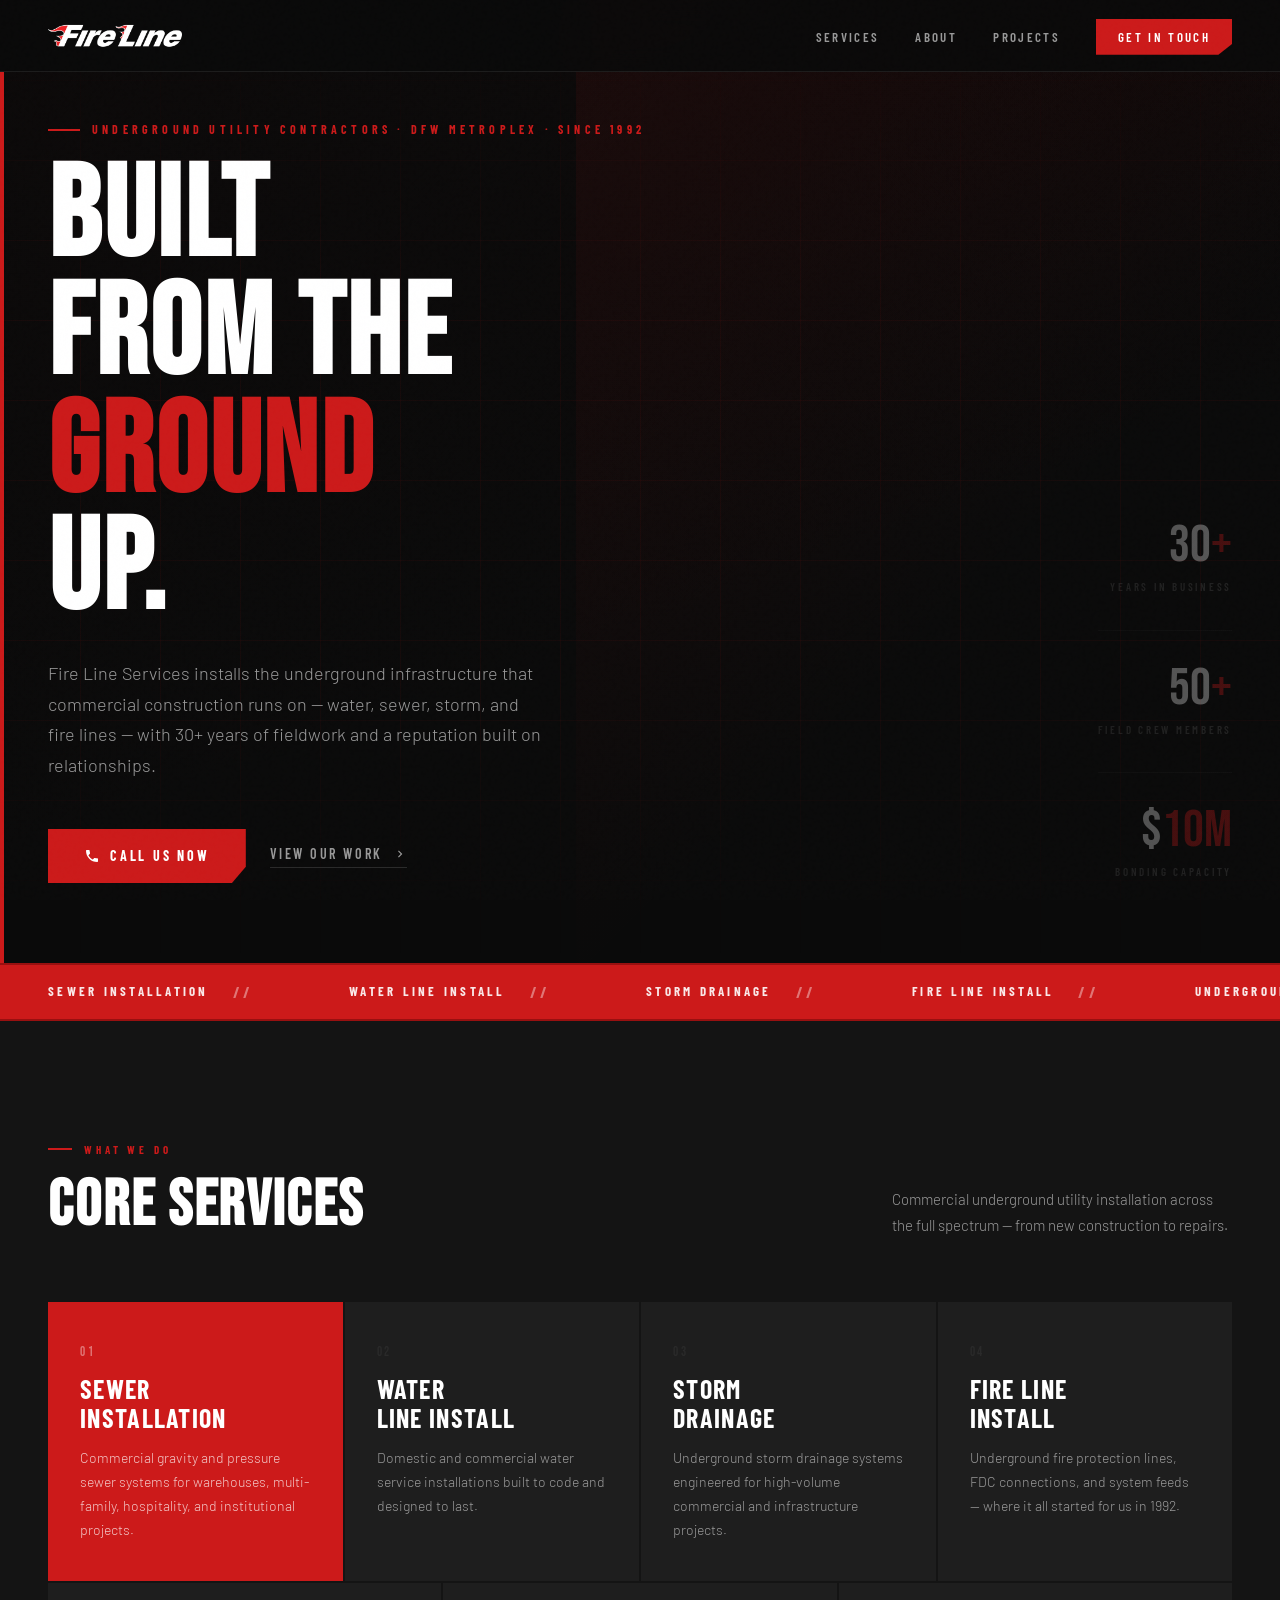
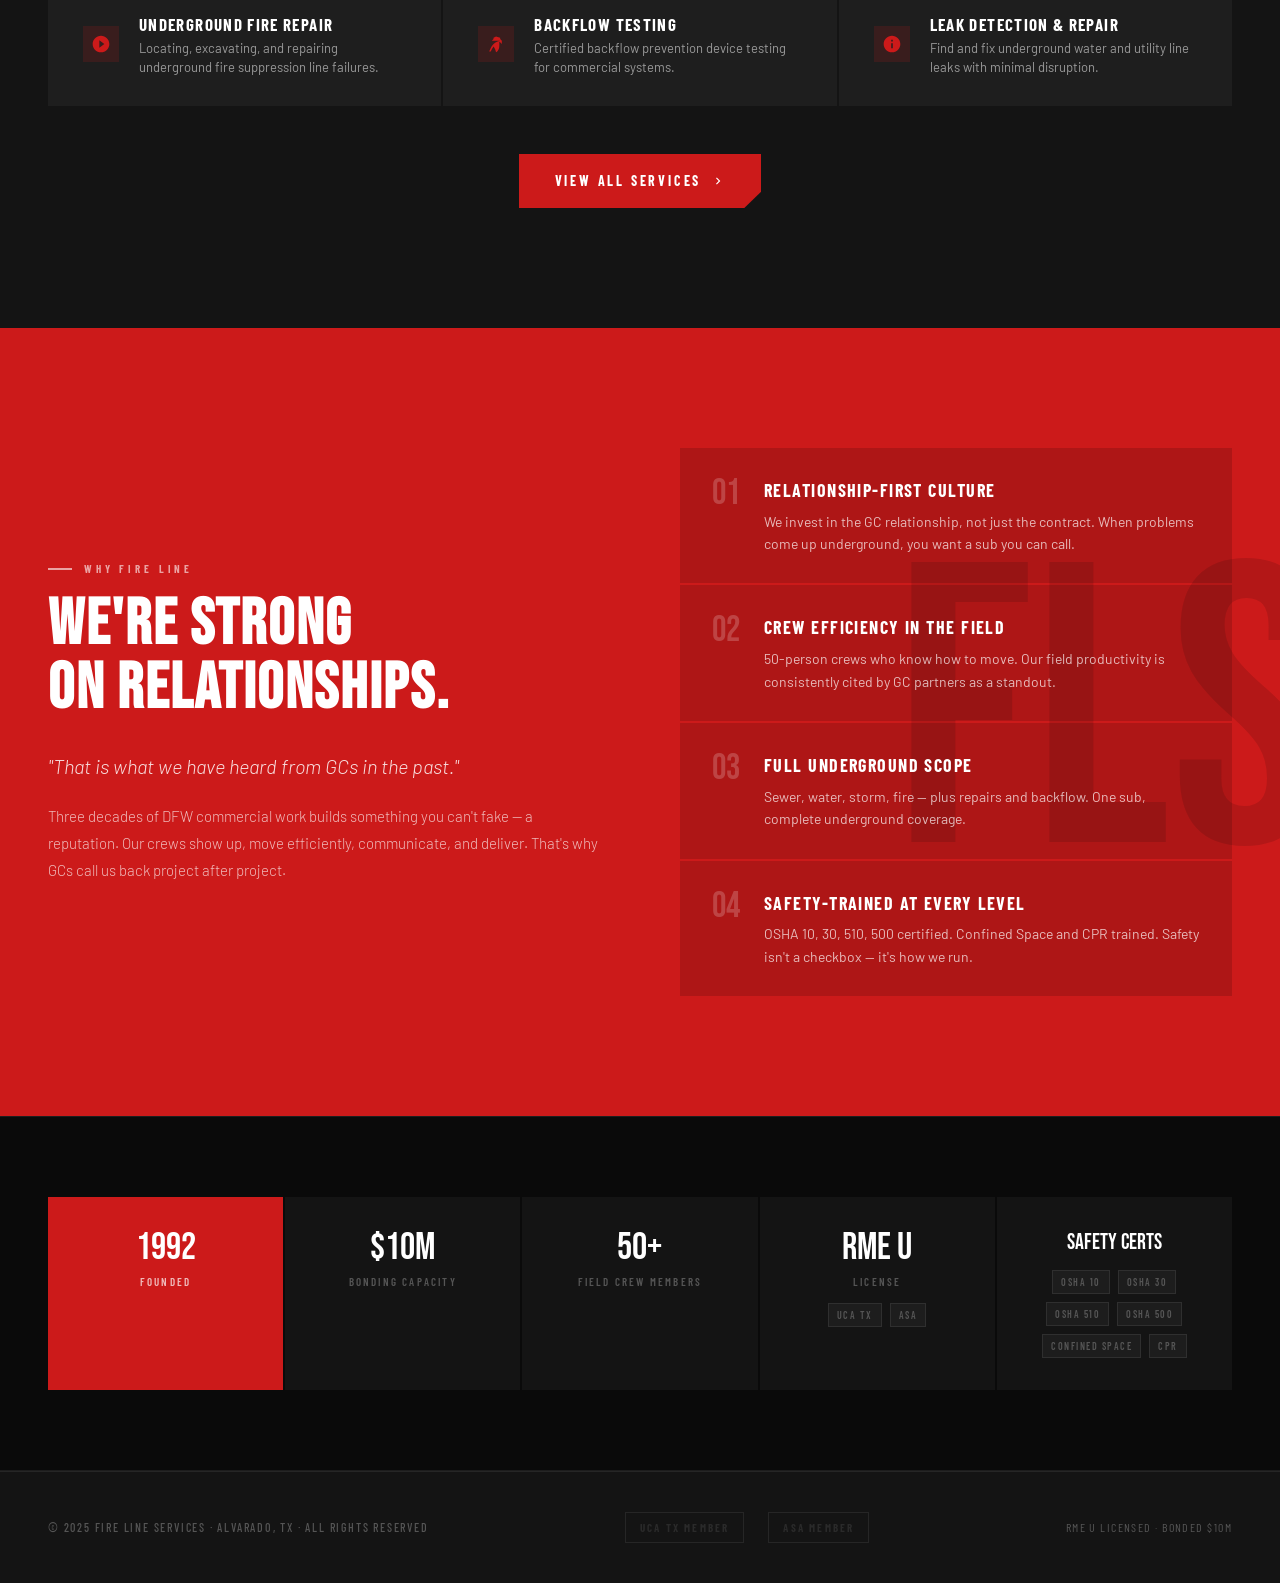
==== index.html @ 6eac1364 "Add hero background video with dark overlay preserved Co-Authored-By: Claude Sonnet 4.6 <noreply@ant" ====
<!DOCTYPE html>
<html lang="en">
<head>
  <meta charset="UTF-8">
  <meta name="viewport" content="width=device-width, initial-scale=1.0">
  <title>Fire Line Services | Underground Utilities | DFW</title>
  <meta name="description" content="Fire Line Services — DFW's trusted underground utility subcontractor since 1992. Sewer, water, storm, and fire line installation for commercial construction.">
  <link rel="preconnect" href="https://fonts.googleapis.com">
  <link rel="preconnect" href="https://fonts.gstatic.com" crossorigin>
  <link href="https://fonts.googleapis.com/css2?family=Bebas+Neue&family=Barlow:ital,wght@0,300;0,400;0,500;0,600;0,700;1,300;1,400&family=Barlow+Condensed:wght@400;500;600;700;800&display=swap" rel="stylesheet">
  <link rel="stylesheet" href="CSS/styles.css">
</head>
<body>

<!-- ── NAV ── -->
<nav>
  <a href="index.html" class="nav-logo">
    <img src="Images/FL-logo.png" alt="Fire Line Services" style="height:24px; width:auto;">
  </a>
  <ul class="nav-links">
    <li><a href="services.html">Services</a></li>
    <li><a href="about.html">About</a></li>
    <li><a href="projects.html">Projects</a></li>
    <li><a href="contact.html" class="nav-cta">Get in Touch</a></li>
  </ul>
  <button class="nav-hamburger" id="hamburger" aria-label="Toggle menu">
    <span></span><span></span><span></span>
  </button>
</nav>

<!-- ── MOBILE MENU ── -->
<div class="mobile-menu" id="mobileMenu">
  <a href="services.html" class="mobile-nav-link">Services</a>
  <a href="about.html" class="mobile-nav-link">About</a>
  <a href="projects.html" class="mobile-nav-link">Projects</a>
  <a href="contact.html" class="mobile-cta mobile-nav-link">Get in Touch</a>
</div>

<!-- ── HERO ── -->
<section class="hero">
  <video autoplay muted loop playsinline style="position:absolute; inset:0; width:100%; height:100%; object-fit:cover; z-index:0;">
    <source src="Images/Fire Line Services.mp4" type="video/mp4">
  </video>
  <div class="hero-bg"></div>
  <div class="hero-grid"></div>
  <div class="hero-accent"></div>
  <div class="hero-line"></div>

  <div style="position:relative; z-index:2;">
    <div class="hero-eyebrow">Underground Utility Contractors · DFW Metroplex · Since 1992</div>
    <h1 class="hero-headline">
      Built<br>From the<br><span>Ground</span><br>Up.
    </h1>
    <p class="hero-sub">
      Fire Line Services installs the underground infrastructure that commercial construction runs on — water, sewer, storm, and fire lines — with 30+ years of fieldwork and a reputation built on relationships.
    </p>
    <div class="hero-actions">
      <a href="contact.html" class="btn-primary">
        <svg width="16" height="16" viewBox="0 0 24 24" fill="currentColor"><path d="M6.62 10.79c1.44 2.83 3.76 5.14 6.59 6.59l2.2-2.2c.27-.27.67-.36 1.02-.24 1.12.37 2.33.57 3.57.57.55 0 1 .45 1 1V20c0 .55-.45 1-1 1-9.39 0-17-7.61-17-17 0-.55.45-1 1-1h3.5c.55 0 1 .45 1 1 0 1.25.2 2.45.57 3.57.11.35.03.74-.25 1.02l-2.2 2.2z"/></svg>
        Call Us Now
      </a>
      <a href="projects.html" class="btn-secondary">
        View Our Work
        <svg width="14" height="14" viewBox="0 0 24 24" fill="currentColor"><path d="M10 6L8.59 7.41 13.17 12l-4.58 4.59L10 18l6-6z"/></svg>
      </a>
    </div>
  </div>

  <div class="hero-stats">
    <div class="stat-item">
      <span class="stat-num">30<span>+</span></span>
      <span class="stat-label">Years in Business</span>
    </div>
    <div class="stat-divider"></div>
    <div class="stat-item">
      <span class="stat-num">50<span>+</span></span>
      <span class="stat-label">Field Crew Members</span>
    </div>
    <div class="stat-divider"></div>
    <div class="stat-item">
      <span class="stat-num">$<span>10M</span></span>
      <span class="stat-label">Bonding Capacity</span>
    </div>
  </div>
</section>

<!-- ── TICKER ── -->
<div class="ticker">
  <div class="ticker-track">
    <span class="ticker-item">Sewer Installation</span>
    <span class="ticker-item">Water Line Install</span>
    <span class="ticker-item">Storm Drainage</span>
    <span class="ticker-item">Fire Line Install</span>
    <span class="ticker-item">Underground Fire Repair</span>
    <span class="ticker-item">Backflow Testing</span>
    <span class="ticker-item">Leak Detection & Repair</span>
    <span class="ticker-item">DFW Metroplex</span>
    <span class="ticker-item">Commercial Subcontractor</span>
    <span class="ticker-item">RME U Licensed</span>
    <span class="ticker-item">Sewer Installation</span>
    <span class="ticker-item">Water Line Install</span>
    <span class="ticker-item">Storm Drainage</span>
    <span class="ticker-item">Fire Line Install</span>
    <span class="ticker-item">Underground Fire Repair</span>
    <span class="ticker-item">Backflow Testing</span>
    <span class="ticker-item">Leak Detection & Repair</span>
    <span class="ticker-item">DFW Metroplex</span>
    <span class="ticker-item">Commercial Subcontractor</span>
    <span class="ticker-item">RME U Licensed</span>
  </div>
</div>

<!-- ── SERVICES PREVIEW ── -->
<section class="services" id="services">
  <div class="section-inner">
    <div class="services-header">
      <div>
        <div class="section-label">What We Do</div>
        <h2 class="section-title">Core Services</h2>
      </div>
      <p style="max-width:340px; font-size:15px; color:var(--gray-light); line-height:1.7; font-weight:300;">
        Commercial underground utility installation across the full spectrum — from new construction to repairs.
      </p>
    </div>

    <div class="services-grid">
      <div class="service-card featured">
        <span class="service-num">01</span>
        <div class="service-name">Sewer<br>Installation</div>
        <p class="service-desc">Commercial gravity and pressure sewer systems for warehouses, multi-family, hospitality, and institutional projects.</p>
      </div>
      <div class="service-card">
        <span class="service-num">02</span>
        <div class="service-name">Water<br>Line Install</div>
        <p class="service-desc">Domestic and commercial water service installations built to code and designed to last.</p>
      </div>
      <div class="service-card">
        <span class="service-num">03</span>
        <div class="service-name">Storm<br>Drainage</div>
        <p class="service-desc">Underground storm drainage systems engineered for high-volume commercial and infrastructure projects.</p>
      </div>
      <div class="service-card">
        <span class="service-num">04</span>
        <div class="service-name">Fire Line<br>Install</div>
        <p class="service-desc">Underground fire protection lines, FDC connections, and system feeds — where it all started for us in 1992.</p>
      </div>
    </div>

    <div class="services-secondary">
      <div class="service-card-sm">
        <div class="service-card-sm-icon">
          <svg width="20" height="20" viewBox="0 0 24 24" fill="currentColor"><path d="M12 2C6.48 2 2 6.48 2 12s4.48 10 10 10 10-4.48 10-10S17.52 2 12 2zm-2 14.5v-9l6 4.5-6 4.5z"/></svg>
        </div>
        <div>
          <div class="service-card-sm-name">Underground Fire Repair</div>
          <div class="service-card-sm-desc">Locating, excavating, and repairing underground fire suppression line failures.</div>
        </div>
      </div>
      <div class="service-card-sm">
        <div class="service-card-sm-icon">
          <svg width="20" height="20" viewBox="0 0 24 24" fill="currentColor"><path d="M17 8C8 10 5.9 16.17 3.82 21H5.71c.98-2.42 2.2-4.41 3.48-5.96C12 19.77 12 22 12 22s4-2 4-8V9l3 3V8l-2-2V4.5L12 3 9 4.5V6L7 8h10z"/></svg>
        </div>
        <div>
          <div class="service-card-sm-name">Backflow Testing</div>
          <div class="service-card-sm-desc">Certified backflow prevention device testing for commercial systems.</div>
        </div>
      </div>
      <div class="service-card-sm">
        <div class="service-card-sm-icon">
          <svg width="20" height="20" viewBox="0 0 24 24" fill="currentColor"><path d="M12 2C6.48 2 2 6.48 2 12s4.48 10 10 10 10-4.48 10-10S17.52 2 12 2zm1 15h-2v-6h2v6zm0-8h-2V7h2v2z"/></svg>
        </div>
        <div>
          <div class="service-card-sm-name">Leak Detection & Repair</div>
          <div class="service-card-sm-desc">Find and fix underground water and utility line leaks with minimal disruption.</div>
        </div>
      </div>
    </div>

    <div style="text-align:center; margin-top:48px;">
      <a href="services.html" class="btn-primary">View All Services
        <svg width="14" height="14" viewBox="0 0 24 24" fill="currentColor"><path d="M10 6L8.59 7.41 13.17 12l-4.58 4.59L10 18l6-6z"/></svg>
      </a>
    </div>
  </div>
</section>

<!-- ── WHY US ── -->
<section class="why">
  <div class="section-inner">
    <div class="why-grid">
      <div class="why-content reveal">
        <div class="section-label">Why Fire Line</div>
        <h2 class="section-title">We're Strong<br>on Relationships.</h2>
        <p class="why-lead">"That is what we have heard from GCs in the past."</p>
        <p style="font-size:15px; color:rgba(255,255,255,0.7); line-height:1.8; margin-top:20px; font-weight:300;">
          Three decades of DFW commercial work builds something you can't fake — a reputation. Our crews show up, move efficiently, communicate, and deliver. That's why GCs call us back project after project.
        </p>
      </div>
      <div class="why-features reveal">
        <div class="why-feature">
          <div class="why-feature-num">01</div>
          <div class="why-feature-body">
            <div class="why-feature-title">Relationship-First Culture</div>
            <div class="why-feature-desc">We invest in the GC relationship, not just the contract. When problems come up underground, you want a sub you can call.</div>
          </div>
        </div>
        <div class="why-feature">
          <div class="why-feature-num">02</div>
          <div class="why-feature-body">
            <div class="why-feature-title">Crew Efficiency in the Field</div>
            <div class="why-feature-desc">50-person crews who know how to move. Our field productivity is consistently cited by GC partners as a standout.</div>
          </div>
        </div>
        <div class="why-feature">
          <div class="why-feature-num">03</div>
          <div class="why-feature-body">
            <div class="why-feature-title">Full Underground Scope</div>
            <div class="why-feature-desc">Sewer, water, storm, fire — plus repairs and backflow. One sub, complete underground coverage.</div>
          </div>
        </div>
        <div class="why-feature">
          <div class="why-feature-num">04</div>
          <div class="why-feature-body">
            <div class="why-feature-title">Safety-Trained at Every Level</div>
            <div class="why-feature-desc">OSHA 10, 30, 510, 500 certified. Confined Space and CPR trained. Safety isn't a checkbox — it's how we run.</div>
          </div>
        </div>
      </div>
    </div>
  </div>
</section>

<!-- ── CREDENTIALS ── -->
<section class="credentials">
  <div class="section-inner">
    <div class="credentials-grid">
      <div class="cred-item">
        <span class="cred-value">1992</span>
        <div class="cred-label">Founded</div>
      </div>
      <div class="cred-item">
        <span class="cred-value">$10M</span>
        <div class="cred-label">Bonding Capacity</div>
      </div>
      <div class="cred-item">
        <span class="cred-value">50+</span>
        <div class="cred-label">Field Crew Members</div>
      </div>
      <div class="cred-item">
        <span class="cred-value">RME U</span>
        <div class="cred-label">License</div>
        <div class="safety-certs" style="margin-top:12px; justify-content:center;">
          <span class="cert-badge">UCA TX</span>
          <span class="cert-badge">ASA</span>
        </div>
      </div>
      <div class="cred-item">
        <span class="cred-value" style="font-size:22px; line-height:1.3;">Safety Certs</span>
        <div class="safety-certs">
          <span class="cert-badge">OSHA 10</span>
          <span class="cert-badge">OSHA 30</span>
          <span class="cert-badge">OSHA 510</span>
          <span class="cert-badge">OSHA 500</span>
          <span class="cert-badge">Confined Space</span>
          <span class="cert-badge">CPR</span>
        </div>
      </div>
    </div>
  </div>
</section>

<!-- ── FOOTER ── -->
<footer>
  <div class="footer-copy">© 2025 Fire Line Services · Alvarado, TX · All Rights Reserved</div>
  <div class="footer-assoc">
    <span class="assoc-badge">UCA TX Member</span>
    <span class="assoc-badge">ASA Member</span>
  </div>
  <div class="footer-license">RME U Licensed · Bonded $10M</div>
</footer>

<script src="JS/main.js"></script>
</body>
</html>
---- CSS/styles.css ----
/* ============================================================
   Fire Line Services — Main Stylesheet
   Author: Titan AI / Matt Vincent Walker
   ============================================================ */

/* ── CSS VARIABLES ── */
:root {
  --red: #CC1A1A;
  --red-bright: #E02020;
  --red-dark: #991010;
  --black: #0A0A0A;
  --black-mid: #141414;
  --black-light: #1E1E1E;
  --gray-dark: #2A2A2A;
  --gray-mid: #555;
  --gray-light: #999;
  --white: #F5F4F2;
  --white-pure: #FFFFFF;
  --border: rgba(255,255,255,0.08);
  --border-red: rgba(204,26,26,0.4);
}

/* ── RESET ── */
*, *::before, *::after { box-sizing: border-box; margin: 0; padding: 0; }
html { scroll-behavior: smooth; }

body {
  background: var(--black);
  color: var(--white);
  font-family: 'Barlow', sans-serif;
  font-weight: 400;
  line-height: 1.6;
  overflow-x: hidden;
}

/* ── NOISE TEXTURE OVERLAY ── */
body::before {
  content: '';
  position: fixed;
  inset: 0;
  background-image: url("data:image/svg+xml,%3Csvg viewBox='0 0 256 256' xmlns='http://www.w3.org/2000/svg'%3E%3Cfilter id='noise'%3E%3CfeTurbulence type='fractalNoise' baseFrequency='0.9' numOctaves='4' stitchTiles='stitch'/%3E%3C/filter%3E%3Crect width='100%25' height='100%25' filter='url(%23noise)' opacity='0.04'/%3E%3C/svg%3E");
  pointer-events: none;
  z-index: 9999;
  opacity: 0.4;
}

/* ── NAV ── */
nav {
  position: fixed;
  top: 0;
  left: 0;
  right: 0;
  z-index: 100;
  display: flex;
  align-items: center;
  justify-content: space-between;
  padding: 0 48px;
  height: 72px;
  background: rgba(10,10,10,0.92);
  backdrop-filter: blur(12px);
  border-bottom: 1px solid var(--border);
}

.nav-logo {
  display: flex;
  align-items: center;
  gap: 14px;
  text-decoration: none;
}

.logo-mark {
  width: 42px;
  height: 42px;
  background: var(--red);
  display: flex;
  align-items: center;
  justify-content: center;
  position: relative;
  clip-path: polygon(0 0, 100% 0, 100% 75%, 75% 100%, 0 100%);
}

.logo-mark svg { width: 24px; height: 24px; fill: white; }

.logo-text {
  display: flex;
  flex-direction: column;
  line-height: 1;
}

.logo-text .top {
  font-family: 'Bebas Neue', sans-serif;
  font-size: 20px;
  letter-spacing: 0.08em;
  color: var(--white-pure);
}

.logo-text .bottom {
  font-family: 'Barlow Condensed', sans-serif;
  font-size: 10px;
  font-weight: 600;
  letter-spacing: 0.25em;
  color: var(--red);
  text-transform: uppercase;
}

.nav-links {
  display: flex;
  align-items: center;
  gap: 36px;
  list-style: none;
}

.nav-links a {
  font-family: 'Barlow Condensed', sans-serif;
  font-size: 13px;
  font-weight: 600;
  letter-spacing: 0.18em;
  text-transform: uppercase;
  color: var(--gray-light);
  text-decoration: none;
  transition: color 0.2s;
}

.nav-links a:hover { color: var(--white); }

.nav-cta {
  font-family: 'Barlow Condensed', sans-serif;
  font-size: 12px;
  font-weight: 700;
  letter-spacing: 0.2em;
  text-transform: uppercase;
  color: var(--white-pure) !important;
  background: var(--red);
  padding: 10px 22px;
  text-decoration: none;
  transition: background 0.2s !important;
  clip-path: polygon(0 0, 100% 0, 100% 70%, 90% 100%, 0 100%);
}

.nav-cta:hover { background: var(--red-bright) !important; color: var(--white-pure) !important; }

/* ── HAMBURGER BUTTON ── */
.nav-hamburger {
  display: none;
  flex-direction: column;
  justify-content: center;
  gap: 5px;
  background: none;
  border: none;
  cursor: pointer;
  padding: 8px;
  z-index: 200;
}

.nav-hamburger span {
  display: block;
  width: 24px;
  height: 2px;
  background: var(--white);
  transition: transform 0.3s, opacity 0.3s;
}

.nav-hamburger.open span:nth-child(1) { transform: translateY(7px) rotate(45deg); }
.nav-hamburger.open span:nth-child(2) { opacity: 0; }
.nav-hamburger.open span:nth-child(3) { transform: translateY(-7px) rotate(-45deg); }

/* ── MOBILE MENU DRAWER ── */
.mobile-menu {
  display: none;
  position: fixed;
  top: 72px;
  left: 0;
  right: 0;
  bottom: 0;
  background: rgba(10,10,10,0.98);
  backdrop-filter: blur(16px);
  z-index: 99;
  flex-direction: column;
  align-items: center;
  justify-content: center;
  gap: 0;
  opacity: 0;
  pointer-events: none;
  transition: opacity 0.3s;
}

.mobile-menu.open {
  opacity: 1;
  pointer-events: all;
}

.mobile-menu a {
  font-family: 'Bebas Neue', sans-serif;
  font-size: 42px;
  letter-spacing: 0.06em;
  color: var(--white);
  text-decoration: none;
  padding: 16px 0;
  border-bottom: 1px solid var(--border);
  width: 80%;
  text-align: center;
  transition: color 0.2s;
}

.mobile-menu a:last-child { border-bottom: none; }

.mobile-menu a.mobile-cta {
  color: var(--red);
  margin-top: 24px;
  border: 2px solid var(--red);
  padding: 16px 48px;
  width: auto;
  font-size: 32px;
}

/* ── HERO ── */
.hero {
  position: relative;
  min-height: 100vh;
  display: flex;
  flex-direction: column;
  justify-content: flex-end;
  padding: 120px 48px 80px;
  overflow: hidden;
}

.hero-bg {
  position: absolute;
  inset: 0;
  z-index: 1;
  background:
    linear-gradient(to right, rgba(10,10,10,0.82) 40%, rgba(10,10,10,0.45) 100%),
    linear-gradient(160deg, rgba(26,0,0,0.6) 0%, rgba(10,10,10,0.4) 60%);
}

.hero-grid {
  position: absolute;
  inset: 0;
  z-index: 2;
  background-image:
    linear-gradient(rgba(204,26,26,0.06) 1px, transparent 1px),
    linear-gradient(90deg, rgba(204,26,26,0.06) 1px, transparent 1px);
  background-size: 80px 80px;
  mask-image: linear-gradient(to bottom, transparent 0%, black 30%, black 70%, transparent 100%);
}

.hero-accent {
  position: absolute;
  top: 0;
  right: 0;
  width: 55%;
  height: 100%;
  z-index: 2;
  background: linear-gradient(135deg, rgba(204,26,26,0.08) 0%, transparent 60%);
}

.hero-line {
  position: absolute;
  left: 0;
  top: 72px;
  z-index: 2;
  width: 4px;
  height: 0;
  background: var(--red);
  animation: lineGrow 1.2s ease-out 0.3s forwards;
}

@keyframes lineGrow {
  to { height: 100%; }
}

.hero-eyebrow {
  font-family: 'Barlow Condensed', sans-serif;
  font-size: 12px;
  font-weight: 700;
  letter-spacing: 0.35em;
  text-transform: uppercase;
  color: var(--red);
  margin-bottom: 20px;
  opacity: 0;
  animation: fadeUp 0.8s ease-out 0.5s forwards;
  display: flex;
  align-items: center;
  gap: 12px;
}

.hero-eyebrow::before {
  content: '';
  display: block;
  width: 32px;
  height: 2px;
  background: var(--red);
}

.hero-headline {
  font-family: 'Bebas Neue', sans-serif;
  font-size: clamp(72px, 10vw, 140px);
  line-height: 0.92;
  letter-spacing: 0.02em;
  color: var(--white-pure);
  opacity: 0;
  animation: fadeUp 0.9s ease-out 0.7s forwards;
  max-width: 800px;
}

.hero-headline span { color: var(--red); }

.hero-sub {
  font-size: 18px;
  font-weight: 300;
  color: var(--gray-light);
  max-width: 500px;
  margin-top: 28px;
  line-height: 1.7;
  opacity: 0;
  animation: fadeUp 0.9s ease-out 0.9s forwards;
}

.hero-actions {
  display: flex;
  align-items: center;
  gap: 24px;
  margin-top: 48px;
  opacity: 0;
  animation: fadeUp 0.9s ease-out 1.1s forwards;
}

.btn-primary {
  display: inline-flex;
  align-items: center;
  gap: 10px;
  font-family: 'Barlow Condensed', sans-serif;
  font-size: 14px;
  font-weight: 700;
  letter-spacing: 0.2em;
  text-transform: uppercase;
  color: var(--white-pure);
  background: var(--red);
  padding: 16px 36px;
  text-decoration: none;
  transition: background 0.2s, transform 0.2s;
  clip-path: polygon(0 0, 100% 0, 100% 70%, 93% 100%, 0 100%);
}

.btn-primary:hover { background: var(--red-bright); transform: translateY(-2px); }

.btn-secondary {
  display: inline-flex;
  align-items: center;
  gap: 10px;
  font-family: 'Barlow Condensed', sans-serif;
  font-size: 14px;
  font-weight: 600;
  letter-spacing: 0.18em;
  text-transform: uppercase;
  color: var(--gray-light);
  text-decoration: none;
  border-bottom: 1px solid var(--gray-dark);
  padding-bottom: 2px;
  transition: color 0.2s, border-color 0.2s;
}

.btn-secondary:hover { color: var(--white); border-color: var(--gray-mid); }

.hero-stats {
  position: absolute;
  right: 48px;
  bottom: 80px;
  display: flex;
  flex-direction: column;
  gap: 32px;
  opacity: 0;
  animation: fadeLeft 0.9s ease-out 1.3s forwards;
}

.stat-item { text-align: right; }

.stat-num {
  font-family: 'Bebas Neue', sans-serif;
  font-size: 52px;
  line-height: 1;
  color: var(--white-pure);
  display: block;
}

.stat-num span { color: var(--red); }

.stat-label {
  font-family: 'Barlow Condensed', sans-serif;
  font-size: 11px;
  font-weight: 600;
  letter-spacing: 0.25em;
  text-transform: uppercase;
  color: var(--gray-mid);
}

.stat-divider {
  width: 100%;
  height: 1px;
  background: var(--border);
}

@keyframes fadeUp {
  from { opacity: 0; transform: translateY(30px); }
  to { opacity: 1; transform: translateY(0); }
}

@keyframes fadeLeft {
  from { opacity: 0; transform: translateX(30px); }
  to { opacity: 1; transform: translateX(0); }
}

/* ── SECTION BASE ── */
section { position: relative; }

.section-inner {
  max-width: 1280px;
  margin: 0 auto;
  padding: 0 48px;
}

.section-label {
  font-family: 'Barlow Condensed', sans-serif;
  font-size: 11px;
  font-weight: 700;
  letter-spacing: 0.35em;
  text-transform: uppercase;
  color: var(--red);
  display: flex;
  align-items: center;
  gap: 12px;
  margin-bottom: 16px;
}

.section-label::before {
  content: '';
  display: block;
  width: 24px;
  height: 2px;
  background: var(--red);
}

.section-title {
  font-family: 'Bebas Neue', sans-serif;
  font-size: clamp(42px, 5vw, 72px);
  line-height: 1;
  letter-spacing: 0.03em;
  color: var(--white-pure);
}

/* ── TICKER ── */
.ticker {
  background: var(--red);
  padding: 14px 0;
  overflow: hidden;
  border-top: 2px solid var(--red-dark);
  border-bottom: 2px solid var(--red-dark);
}

.ticker-track {
  display: flex;
  gap: 0;
  animation: ticker 18s linear infinite; /* bumped from 30s → 18s */
  white-space: nowrap;
}

.ticker-item {
  font-family: 'Barlow Condensed', sans-serif;
  font-size: 13px;
  font-weight: 700;
  letter-spacing: 0.25em;
  text-transform: uppercase;
  color: rgba(255,255,255,0.9);
  padding: 0 48px;
  display: inline-flex;
  align-items: center;
  gap: 24px;
}

.ticker-item::after {
  content: '//';
  color: rgba(255,255,255,0.4);
  font-size: 16px;
}

@keyframes ticker {
  from { transform: translateX(0); }
  to { transform: translateX(-50%); }
}

/* ── SERVICES ── */
.services {
  padding: 120px 0;
  background: var(--black-mid);
}

.services-header {
  display: flex;
  align-items: flex-end;
  justify-content: space-between;
  margin-bottom: 64px;
}

.services-grid {
  display: grid;
  grid-template-columns: repeat(4, 1fr);
  gap: 2px;
}

.service-card {
  background: var(--black-light);
  padding: 40px 32px;
  position: relative;
  overflow: hidden;
  transition: background 0.3s;
  cursor: default;
}

.service-card::before {
  content: '';
  position: absolute;
  bottom: 0;
  left: 0;
  right: 0;
  height: 3px;
  background: var(--red);
  transform: scaleX(0);
  transform-origin: left;
  transition: transform 0.4s ease;
}

.service-card:hover { background: #222; }
.service-card:hover::before { transform: scaleX(1); }

.service-card.featured {
  background: var(--red);
  grid-column: span 1;
}

.service-card.featured::before { display: none; }
.service-card.featured:hover { background: var(--red-bright); }

.service-icon {
  width: 48px;
  height: 48px;
  margin-bottom: 24px;
  opacity: 0.7;
}

.service-icon svg { width: 100%; height: 100%; }

.service-num {
  font-family: 'Bebas Neue', sans-serif;
  font-size: 13px;
  letter-spacing: 0.2em;
  color: var(--gray-dark);
  margin-bottom: 12px;
  display: block;
}

.service-card.featured .service-num { color: rgba(255,255,255,0.4); }

.service-name {
  font-family: 'Barlow Condensed', sans-serif;
  font-size: 26px;
  font-weight: 700;
  letter-spacing: 0.05em;
  text-transform: uppercase;
  color: var(--white-pure);
  line-height: 1.1;
  margin-bottom: 14px;
}

.service-desc {
  font-size: 14px;
  font-weight: 300;
  color: var(--gray-light);
  line-height: 1.7;
}

.service-card.featured .service-desc { color: rgba(255,255,255,0.75); }

/* Additional services row */
.services-secondary {
  display: grid;
  grid-template-columns: repeat(3, 1fr);
  gap: 2px;
  margin-top: 2px;
}

.service-card-sm {
  background: var(--black-light);
  padding: 28px 32px;
  display: flex;
  align-items: center;
  gap: 20px;
  transition: background 0.3s;
  border-left: 3px solid transparent;
}

.service-card-sm:hover {
  background: #1E1E1E;
  border-left-color: var(--red);
}

.service-card-sm-icon {
  width: 36px;
  height: 36px;
  background: rgba(204,26,26,0.15);
  display: flex;
  align-items: center;
  justify-content: center;
  flex-shrink: 0;
  color: var(--red);
}

.service-card-sm-name {
  font-family: 'Barlow Condensed', sans-serif;
  font-size: 17px;
  font-weight: 700;
  letter-spacing: 0.08em;
  text-transform: uppercase;
  color: var(--white-pure);
}

.service-card-sm-desc {
  font-size: 13px;
  color: var(--gray-light);
  line-height: 1.5;
}

/* ── ABOUT ── */
.about {
  padding: 120px 0;
  background: var(--black);
}

.about-grid {
  display: grid;
  grid-template-columns: 1fr 1fr;
  gap: 80px;
  align-items: center;
}

.about-visual { position: relative; }

.about-img-frame {
  aspect-ratio: 4/5;
  background: var(--black-light);
  position: relative;
  overflow: hidden;
}

.about-img-placeholder {
  width: 100%;
  height: 100%;
  background: linear-gradient(135deg, #1a0a0a 0%, #1e1e1e 100%);
  display: flex;
  align-items: center;
  justify-content: center;
}

.about-img-placeholder svg {
  width: 80px;
  height: 80px;
  opacity: 0.15;
}

.about-year-badge {
  position: absolute;
  bottom: -24px;
  right: -24px;
  width: 120px;
  height: 120px;
  background: var(--red);
  display: flex;
  flex-direction: column;
  align-items: center;
  justify-content: center;
  clip-path: polygon(0 0, 100% 0, 100% 80%, 80% 100%, 0 100%);
}

.about-year-badge .year {
  font-family: 'Bebas Neue', sans-serif;
  font-size: 36px;
  line-height: 1;
  color: white;
}

.about-year-badge .est {
  font-family: 'Barlow Condensed', sans-serif;
  font-size: 10px;
  font-weight: 700;
  letter-spacing: 0.2em;
  color: rgba(255,255,255,0.7);
  text-transform: uppercase;
}

.about-body {
  font-size: 17px;
  font-weight: 300;
  color: #B0AEAB;
  line-height: 1.8;
  margin-top: 32px;
}

.about-body p + p { margin-top: 18px; }

.about-body strong {
  color: var(--white);
  font-weight: 600;
}

.about-pillars {
  display: grid;
  grid-template-columns: 1fr 1fr;
  gap: 16px;
  margin-top: 48px;
}

.pillar {
  padding: 20px 24px;
  border: 1px solid var(--border);
  border-left: 3px solid var(--red);
}

.pillar-title {
  font-family: 'Barlow Condensed', sans-serif;
  font-size: 14px;
  font-weight: 700;
  letter-spacing: 0.15em;
  text-transform: uppercase;
  color: var(--white-pure);
  margin-bottom: 6px;
}

.pillar-desc {
  font-size: 13px;
  color: var(--gray-light);
  line-height: 1.6;
}

/* ── PROJECTS ── */
.projects {
  padding: 120px 0;
  background: var(--black-mid);
}

.projects-header { margin-bottom: 64px; }

.projects-grid {
  display: grid;
  grid-template-columns: repeat(3, 1fr);
  gap: 2px;
}

.project-card {
  background: var(--black-light);
  position: relative;
  overflow: hidden;
  aspect-ratio: 4/3;
  cursor: default;
}

.project-card.large {
  grid-column: span 2;
  aspect-ratio: 16/9;
}

.project-bg {
  position: absolute;
  inset: 0;
  background: linear-gradient(135deg, #1a1a1a 0%, #0f0f0f 100%);
  transition: transform 0.6s ease;
}

.project-card:hover .project-bg { transform: scale(1.05); }

.project-overlay {
  position: absolute;
  inset: 0;
  background: linear-gradient(to top, rgba(0,0,0,0.95) 0%, rgba(0,0,0,0.2) 60%, transparent 100%);
}

.project-content {
  position: absolute;
  bottom: 0;
  left: 0;
  right: 0;
  padding: 28px;
}

.project-type {
  font-family: 'Barlow Condensed', sans-serif;
  font-size: 11px;
  font-weight: 700;
  letter-spacing: 0.3em;
  text-transform: uppercase;
  color: var(--red);
  margin-bottom: 6px;
}

.project-name {
  font-family: 'Barlow Condensed', sans-serif;
  font-size: 22px;
  font-weight: 700;
  letter-spacing: 0.04em;
  text-transform: uppercase;
  color: var(--white-pure);
  line-height: 1.1;
  margin-bottom: 6px;
}

.project-location {
  font-size: 13px;
  color: var(--gray-light);
}

.project-services-tags {
  display: flex;
  flex-wrap: wrap;
  gap: 6px;
  margin-top: 10px;
}

.tag {
  font-family: 'Barlow Condensed', sans-serif;
  font-size: 10px;
  font-weight: 600;
  letter-spacing: 0.15em;
  text-transform: uppercase;
  color: var(--gray-mid);
  background: rgba(255,255,255,0.06);
  padding: 3px 8px;
  border: 1px solid rgba(255,255,255,0.08);
}

.proj-placeholder {
  width: 100%;
  height: 100%;
  display: flex;
  align-items: center;
  justify-content: center;
  opacity: 0.05;
}

.proj-placeholder svg { width: 60px; height: 60px; }

/* ── WHY US ── */
.why {
  padding: 120px 0;
  background: var(--red);
  position: relative;
  overflow: hidden;
}

.why::before {
  content: 'FLS';
  position: absolute;
  right: -40px;
  top: 50%;
  transform: translateY(-50%);
  font-family: 'Bebas Neue', sans-serif;
  font-size: 400px;
  color: rgba(0,0,0,0.12);
  line-height: 1;
  pointer-events: none;
}

.why-grid {
  display: grid;
  grid-template-columns: 1fr 1fr;
  gap: 80px;
  align-items: center;
}

.why-content .section-label { color: rgba(255,255,255,0.6); }
.why-content .section-label::before { background: rgba(255,255,255,0.6); }
.why-content .section-title { color: white; }

.why-lead {
  font-size: 20px;
  font-weight: 300;
  color: rgba(255,255,255,0.85);
  line-height: 1.7;
  margin-top: 28px;
  font-style: italic;
}

.why-features {
  display: flex;
  flex-direction: column;
  gap: 2px;
}

.why-feature {
  background: rgba(0,0,0,0.15);
  padding: 28px 32px;
  display: flex;
  align-items: flex-start;
  gap: 20px;
  transition: background 0.2s;
}

.why-feature:hover { background: rgba(0,0,0,0.25); }

.why-feature-num {
  font-family: 'Bebas Neue', sans-serif;
  font-size: 36px;
  line-height: 1;
  color: rgba(255,255,255,0.2);
  flex-shrink: 0;
  min-width: 32px;
}

.why-feature-title {
  font-family: 'Barlow Condensed', sans-serif;
  font-size: 18px;
  font-weight: 700;
  letter-spacing: 0.08em;
  text-transform: uppercase;
  color: white;
  margin-bottom: 6px;
}

.why-feature-desc {
  font-size: 14px;
  color: rgba(255,255,255,0.7);
  line-height: 1.6;
}

/* ── CREDENTIALS ── */
.credentials {
  padding: 80px 0;
  background: var(--black);
  border-top: 1px solid var(--border);
  border-bottom: 1px solid var(--border);
}

.credentials-grid {
  display: grid;
  grid-template-columns: repeat(5, 1fr);
  gap: 2px;
}

.cred-item {
  padding: 32px 24px;
  text-align: center;
  background: var(--black-mid);
}

.cred-item:first-child { background: var(--red); }

.cred-value {
  font-family: 'Bebas Neue', sans-serif;
  font-size: 38px;
  color: var(--white-pure);
  line-height: 1;
  display: block;
  margin-bottom: 6px;
}

.cred-item:first-child .cred-value { color: white; }

.cred-label {
  font-family: 'Barlow Condensed', sans-serif;
  font-size: 11px;
  font-weight: 600;
  letter-spacing: 0.2em;
  text-transform: uppercase;
  color: var(--gray-mid);
}

.cred-item:first-child .cred-label { color: rgba(255,255,255,0.7); }

.safety-certs {
  display: flex;
  flex-wrap: wrap;
  gap: 8px;
  margin-top: 12px;
  justify-content: center;
}

.cert-badge {
  font-family: 'Barlow Condensed', sans-serif;
  font-size: 10px;
  font-weight: 600;
  letter-spacing: 0.15em;
  text-transform: uppercase;
  color: var(--gray-mid);
  background: rgba(255,255,255,0.04);
  border: 1px solid var(--border);
  padding: 3px 8px;
}

/* ── MARKETS ── */
.markets {
  padding: 100px 0;
  background: var(--black-mid);
}

.markets-list {
  display: grid;
  grid-template-columns: repeat(4, 1fr);
  gap: 2px;
  margin-top: 56px;
}

.market-item {
  padding: 36px 28px;
  background: var(--black-light);
  border-top: 3px solid transparent;
  transition: border-color 0.3s, background 0.3s;
}

.market-item:hover {
  border-top-color: var(--red);
  background: #1E1E1E;
}

.market-icon {
  font-size: 28px;
  margin-bottom: 16px;
  display: block;
}

.market-name {
  font-family: 'Barlow Condensed', sans-serif;
  font-size: 17px;
  font-weight: 700;
  letter-spacing: 0.08em;
  text-transform: uppercase;
  color: var(--white-pure);
  margin-bottom: 8px;
}

.market-desc {
  font-size: 13px;
  color: var(--gray-light);
  line-height: 1.6;
}

/* ── CONTACT ── */
.contact {
  padding: 120px 0;
  background: var(--black);
}

.contact-grid {
  display: grid;
  grid-template-columns: 1fr 1fr;
  gap: 80px;
}

.contact-body {
  font-size: 17px;
  font-weight: 300;
  color: #B0AEAB;
  line-height: 1.8;
  margin-top: 28px;
  margin-bottom: 48px;
}

.contact-items {
  display: flex;
  flex-direction: column;
  gap: 24px;
}

.contact-item {
  display: flex;
  align-items: flex-start;
  gap: 20px;
  padding: 24px 0;
  border-bottom: 1px solid var(--border);
}

.contact-item:last-child { border-bottom: none; }

.contact-item-icon {
  width: 44px;
  height: 44px;
  background: rgba(204,26,26,0.12);
  border: 1px solid var(--border-red);
  display: flex;
  align-items: center;
  justify-content: center;
  flex-shrink: 0;
  color: var(--red);
}

.contact-item-label {
  font-family: 'Barlow Condensed', sans-serif;
  font-size: 11px;
  font-weight: 700;
  letter-spacing: 0.25em;
  text-transform: uppercase;
  color: var(--gray-mid);
  margin-bottom: 4px;
}

.contact-item-value {
  font-size: 16px;
  font-weight: 500;
  color: var(--white);
}

.contact-item-value a {
  color: var(--white);
  text-decoration: none;
  transition: color 0.2s;
}

.contact-item-value a:hover { color: var(--red); }

.contact-cta-block {
  display: flex;
  flex-direction: column;
  justify-content: center;
  background: var(--black-light);
  padding: 60px 48px;
  border-top: 4px solid var(--red);
  position: relative;
  overflow: hidden;
}

.contact-cta-block::before {
  content: '';
  position: absolute;
  bottom: 0;
  right: 0;
  width: 200px;
  height: 200px;
  background: radial-gradient(circle, rgba(204,26,26,0.08) 0%, transparent 70%);
}

.contact-cta-headline {
  font-family: 'Bebas Neue', sans-serif;
  font-size: 52px;
  line-height: 1;
  letter-spacing: 0.03em;
  color: var(--white-pure);
  margin-bottom: 20px;
}

.contact-cta-headline span { color: var(--red); }

.contact-cta-sub {
  font-size: 15px;
  color: var(--gray-light);
  line-height: 1.7;
  margin-bottom: 36px;
}

.contact-phone-big {
  font-family: 'Bebas Neue', sans-serif;
  font-size: 42px;
  color: var(--white-pure);
  letter-spacing: 0.04em;
  display: block;
  text-decoration: none;
  margin-bottom: 8px;
  transition: color 0.2s;
}

.contact-phone-big:hover { color: var(--red); }

.contact-hours {
  font-family: 'Barlow Condensed', sans-serif;
  font-size: 12px;
  font-weight: 600;
  letter-spacing: 0.2em;
  text-transform: uppercase;
  color: var(--gray-mid);
  margin-bottom: 32px;
}

.social-links {
  display: flex;
  gap: 12px;
  margin-top: 24px;
}

.social-link {
  width: 40px;
  height: 40px;
  background: rgba(255,255,255,0.06);
  border: 1px solid var(--border);
  display: flex;
  align-items: center;
  justify-content: center;
  color: var(--gray-light);
  text-decoration: none;
  transition: background 0.2s, color 0.2s, border-color 0.2s;
  font-size: 14px;
}

.social-link:hover {
  background: var(--red);
  border-color: var(--red);
  color: white;
}

/* ── FOOTER ── */
footer {
  background: var(--black-mid);
  padding: 40px 48px;
  display: flex;
  align-items: center;
  justify-content: space-between;
  border-top: 1px solid var(--border);
}

.footer-copy {
  font-family: 'Barlow Condensed', sans-serif;
  font-size: 12px;
  font-weight: 500;
  letter-spacing: 0.15em;
  color: var(--gray-mid);
  text-transform: uppercase;
}

.footer-assoc {
  display: flex;
  align-items: center;
  gap: 24px;
}

.assoc-badge {
  font-family: 'Barlow Condensed', sans-serif;
  font-size: 11px;
  font-weight: 700;
  letter-spacing: 0.2em;
  text-transform: uppercase;
  color: var(--gray-dark);
  padding: 6px 14px;
  border: 1px solid var(--border);
  transition: color 0.2s;
}

.assoc-badge:hover { color: var(--gray-mid); }

.footer-license {
  font-family: 'Barlow Condensed', sans-serif;
  font-size: 12px;
  letter-spacing: 0.12em;
  color: var(--gray-mid);
  text-transform: uppercase;
}

/* ── SCROLL REVEAL ── */
.reveal {
  opacity: 0;
  transform: translateY(24px);
  transition: opacity 0.8s ease, transform 0.8s ease;
}

.reveal.visible {
  opacity: 1;
  transform: translateY(0);
}

/* ── TABLET ── */
@media (max-width: 1024px) {
  nav { padding: 0 24px; }
  .nav-links { gap: 20px; }
  .hero { padding: 100px 24px 60px; }
  .hero-stats { right: 24px; bottom: 60px; }
  .section-inner { padding: 0 24px; }
  .services-grid { grid-template-columns: repeat(2, 1fr); }
  .services-secondary { grid-template-columns: 1fr; }
  .about-grid, .why-grid, .contact-grid { grid-template-columns: 1fr; gap: 40px; }
  .about-visual { display: none; }
  .projects-grid { grid-template-columns: 1fr 1fr; }
  .project-card.large { grid-column: span 2; }
  .credentials-grid { grid-template-columns: repeat(3, 1fr); }
  .markets-list { grid-template-columns: repeat(2, 1fr); }
  footer { flex-direction: column; gap: 16px; text-align: center; }
  .why::before { font-size: 220px; right: -20px; }
}

/* ── MOBILE ── */
@media (max-width: 640px) {
  .nav-links { display: none; }
  .nav-hamburger { display: flex; }
  .mobile-menu { display: flex; }
  nav { padding: 0 20px; height: 64px; }
  .logo-text .top { font-size: 17px; }
  .logo-text .bottom { font-size: 9px; letter-spacing: 0.15em; }

  .hero {
    padding: 80px 20px 48px;
    min-height: 100svh;
    justify-content: flex-start;
    padding-top: 100px;
  }
  .hero-stats {
    position: static;
    display: grid;
    grid-template-columns: repeat(3, 1fr);
    gap: 0;
    margin-top: 40px;
    opacity: 1;
    animation: none;
    border-top: 1px solid var(--border);
    padding-top: 28px;
  }
  .stat-item { text-align: center; }
  .stat-num { font-size: 36px; }
  .stat-label { font-size: 9px; letter-spacing: 0.15em; }
  .stat-divider { display: none; }
  .hero-headline { font-size: clamp(56px, 16vw, 80px); }
  .hero-eyebrow { font-size: 10px; letter-spacing: 0.2em; }
  .hero-sub { font-size: 15px; margin-top: 20px; }
  .hero-actions { flex-direction: column; align-items: flex-start; gap: 16px; margin-top: 32px; }
  .btn-primary { width: 100%; justify-content: center; }

  .section-inner { padding: 0 20px; }
  .services { padding: 72px 0; }
  .services-header { flex-direction: column; align-items: flex-start; gap: 16px; margin-bottom: 40px; }
  .services-grid { grid-template-columns: 1fr; }
  .service-card { padding: 28px 24px; }
  .services-secondary { grid-template-columns: 1fr; }
  .service-card-sm { padding: 20px 24px; }

  .about { padding: 72px 0; }
  .about-visual { display: none; }
  .about-pillars { grid-template-columns: 1fr; }
  .about-body { font-size: 15px; }

  .projects { padding: 72px 0; }
  .projects-grid { grid-template-columns: 1fr; }
  .project-card { aspect-ratio: 16/9; }
  .project-card.large { grid-column: span 1; aspect-ratio: 16/9; }
  .projects-header { margin-bottom: 36px; }

  .why { padding: 72px 0; }
  .why::before { display: none; }
  .why-grid { grid-template-columns: 1fr; gap: 40px; }
  .why-feature { padding: 20px 24px; }

  .credentials { padding: 48px 0; }
  .credentials-grid { grid-template-columns: repeat(2, 1fr); }
  .cred-item:first-child { grid-column: span 2; }
  .cred-value { font-size: 30px; }

  .markets { padding: 72px 0; }
  .markets-list { grid-template-columns: 1fr; margin-top: 36px; }
  .market-item { padding: 24px 20px; }

  .contact { padding: 72px 0; }
  .contact-grid { grid-template-columns: 1fr; gap: 40px; }
  .contact-cta-block { padding: 40px 28px; }
  .contact-phone-big { font-size: 32px; }
  .contact-cta-headline { font-size: 38px; }

  footer {
    flex-direction: column;
    gap: 12px;
    text-align: center;
    padding: 28px 20px;
  }
  .footer-assoc { flex-direction: column; gap: 8px; }
}
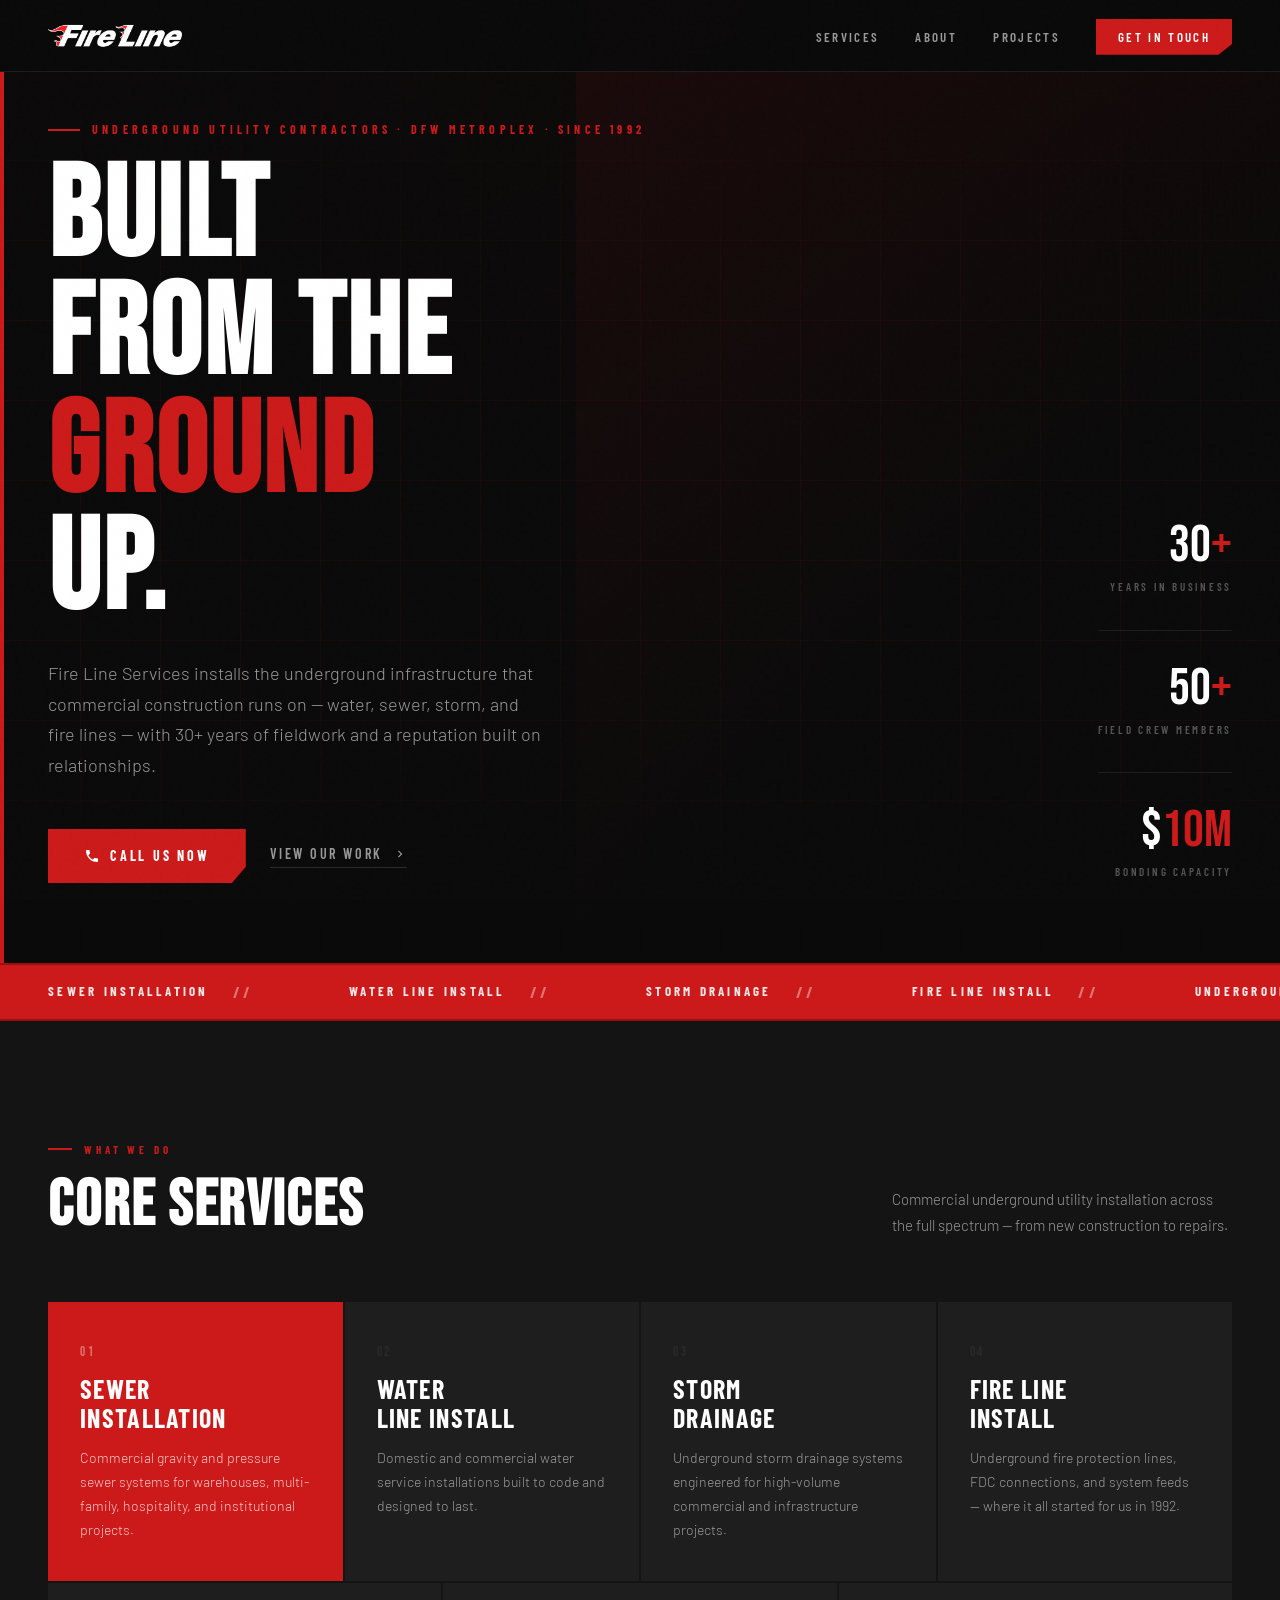
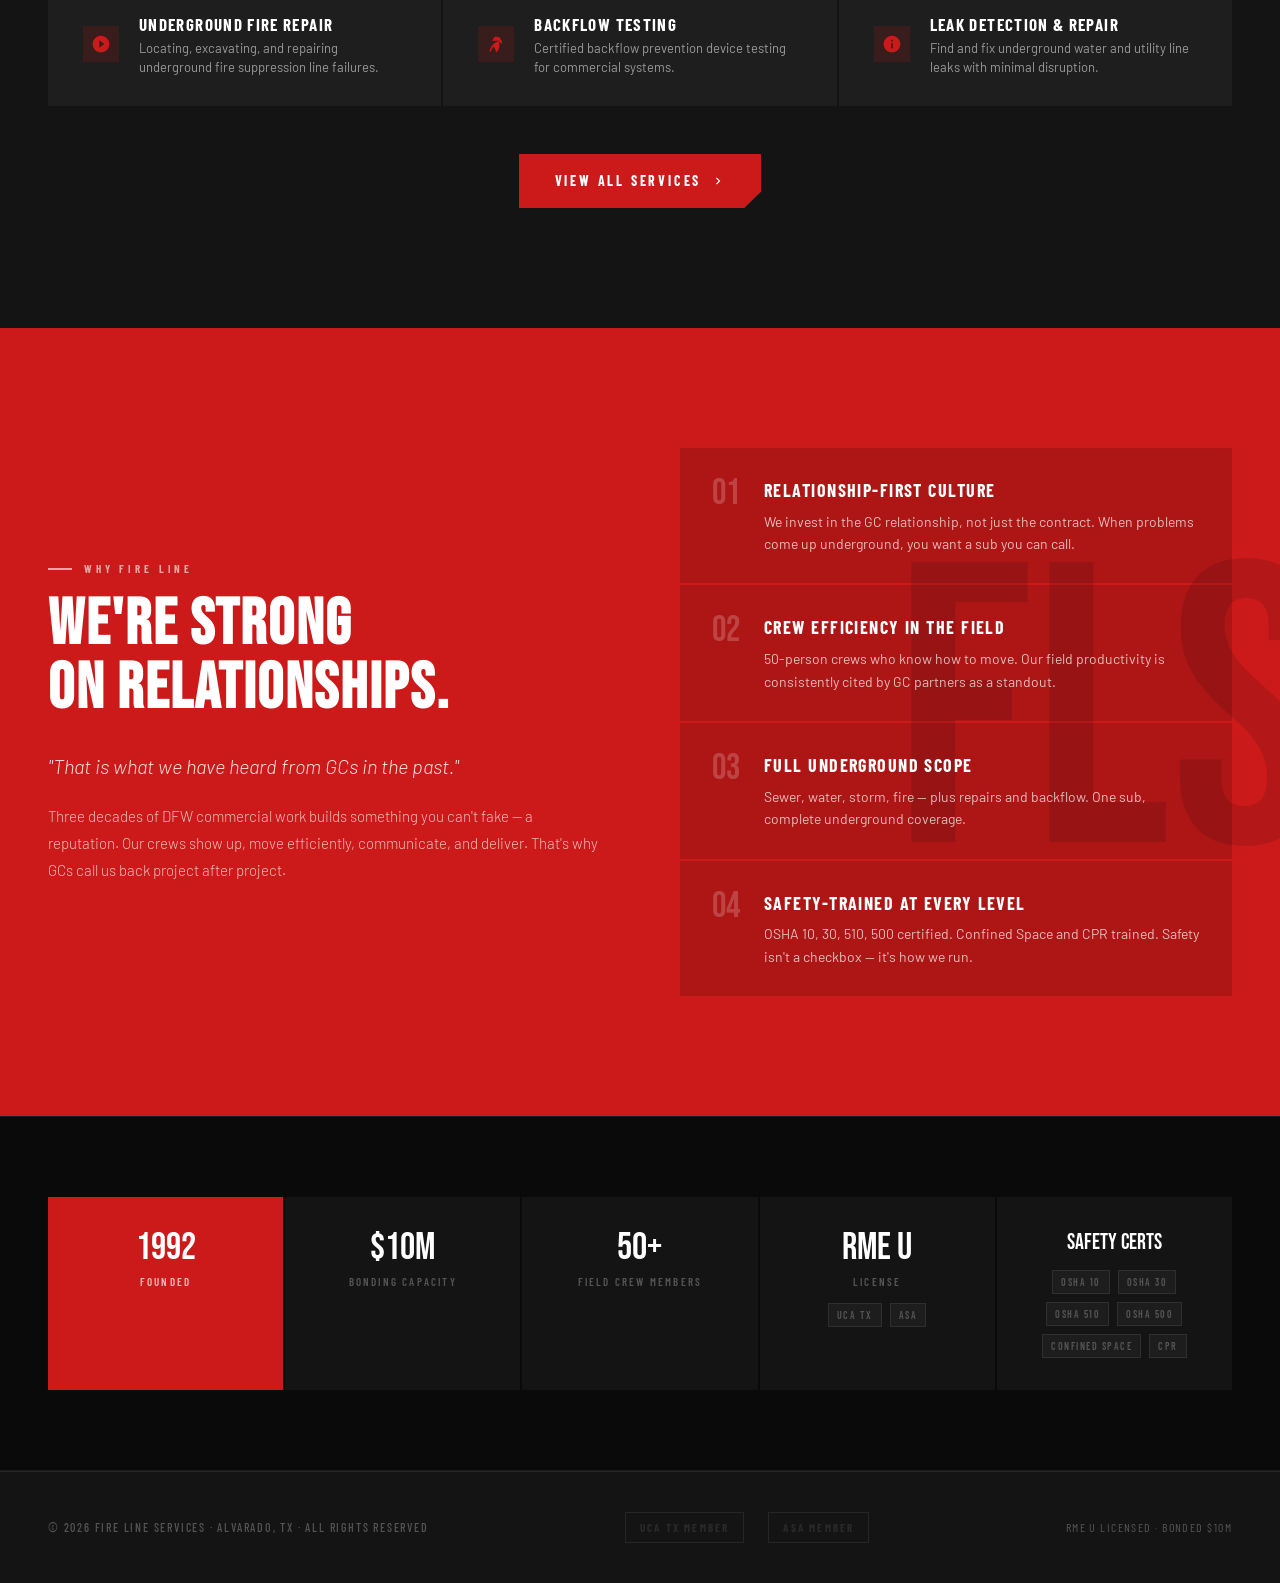
==== commit ba69bd3a: "Fix hero stats z-index, smooth overlay gradient, update copyright to 2026 Co-Authored-By: Claude Son" ====
--- a/index.html
+++ b/index.html
@@ -271,7 +271,7 @@
 
 <!-- ── FOOTER ── -->
 <footer>
-  <div class="footer-copy">© 2025 Fire Line Services · Alvarado, TX · All Rights Reserved</div>
+  <div class="footer-copy">© 2026 Fire Line Services · Alvarado, TX · All Rights Reserved</div>
   <div class="footer-assoc">
     <span class="assoc-badge">UCA TX Member</span>
     <span class="assoc-badge">ASA Member</span>
--- a/CSS/styles.css
+++ b/CSS/styles.css
@@ -229,8 +229,8 @@
   inset: 0;
   z-index: 1;
   background:
-    linear-gradient(to right, rgba(10,10,10,0.82) 40%, rgba(10,10,10,0.45) 100%),
-    linear-gradient(160deg, rgba(26,0,0,0.6) 0%, rgba(10,10,10,0.4) 60%);
+    linear-gradient(to right, rgba(10,10,10,0.88) 20%, rgba(10,10,10,0.55) 55%, rgba(10,10,10,0.25) 100%),
+    linear-gradient(160deg, rgba(26,0,0,0.5) 0%, rgba(10,10,10,0.3) 60%);
 }
 
 .hero-grid {
@@ -369,6 +369,7 @@
   display: flex;
   flex-direction: column;
   gap: 32px;
+  z-index: 3;
   opacity: 0;
   animation: fadeLeft 0.9s ease-out 1.3s forwards;
 }
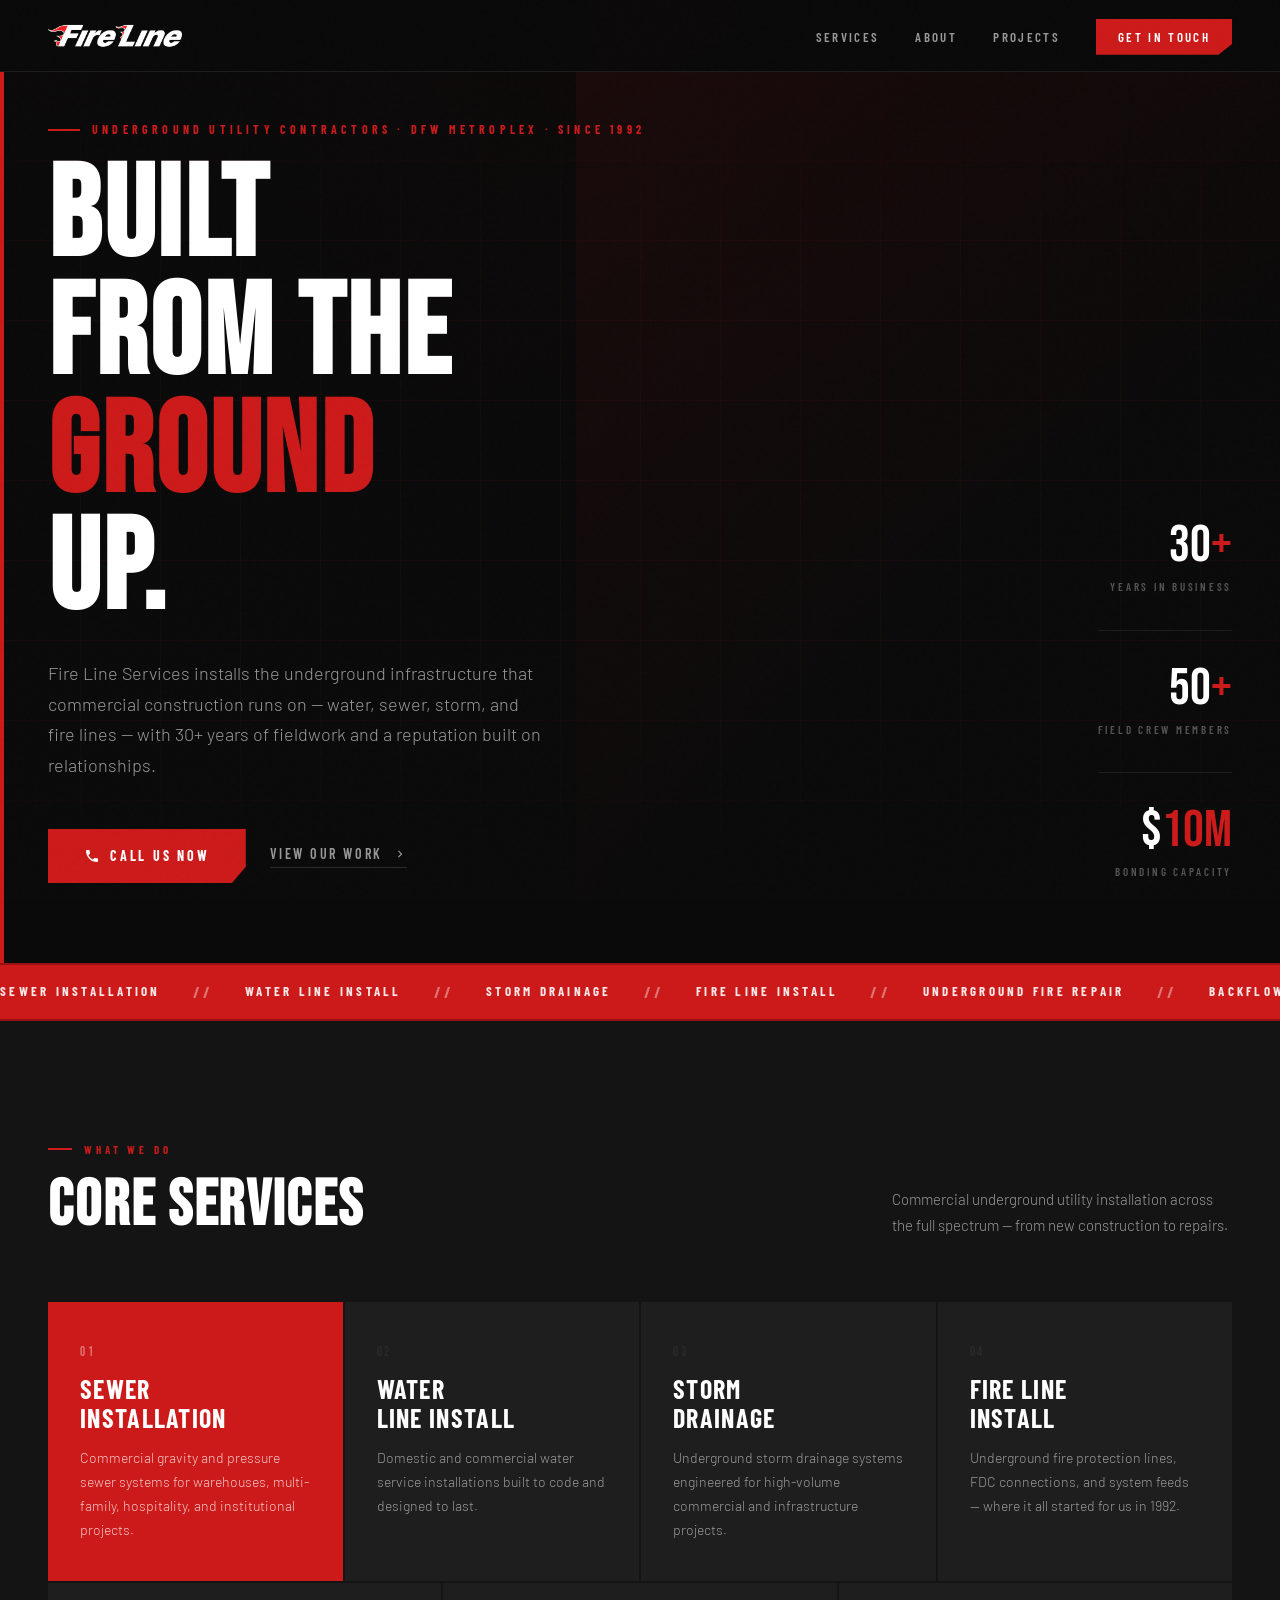
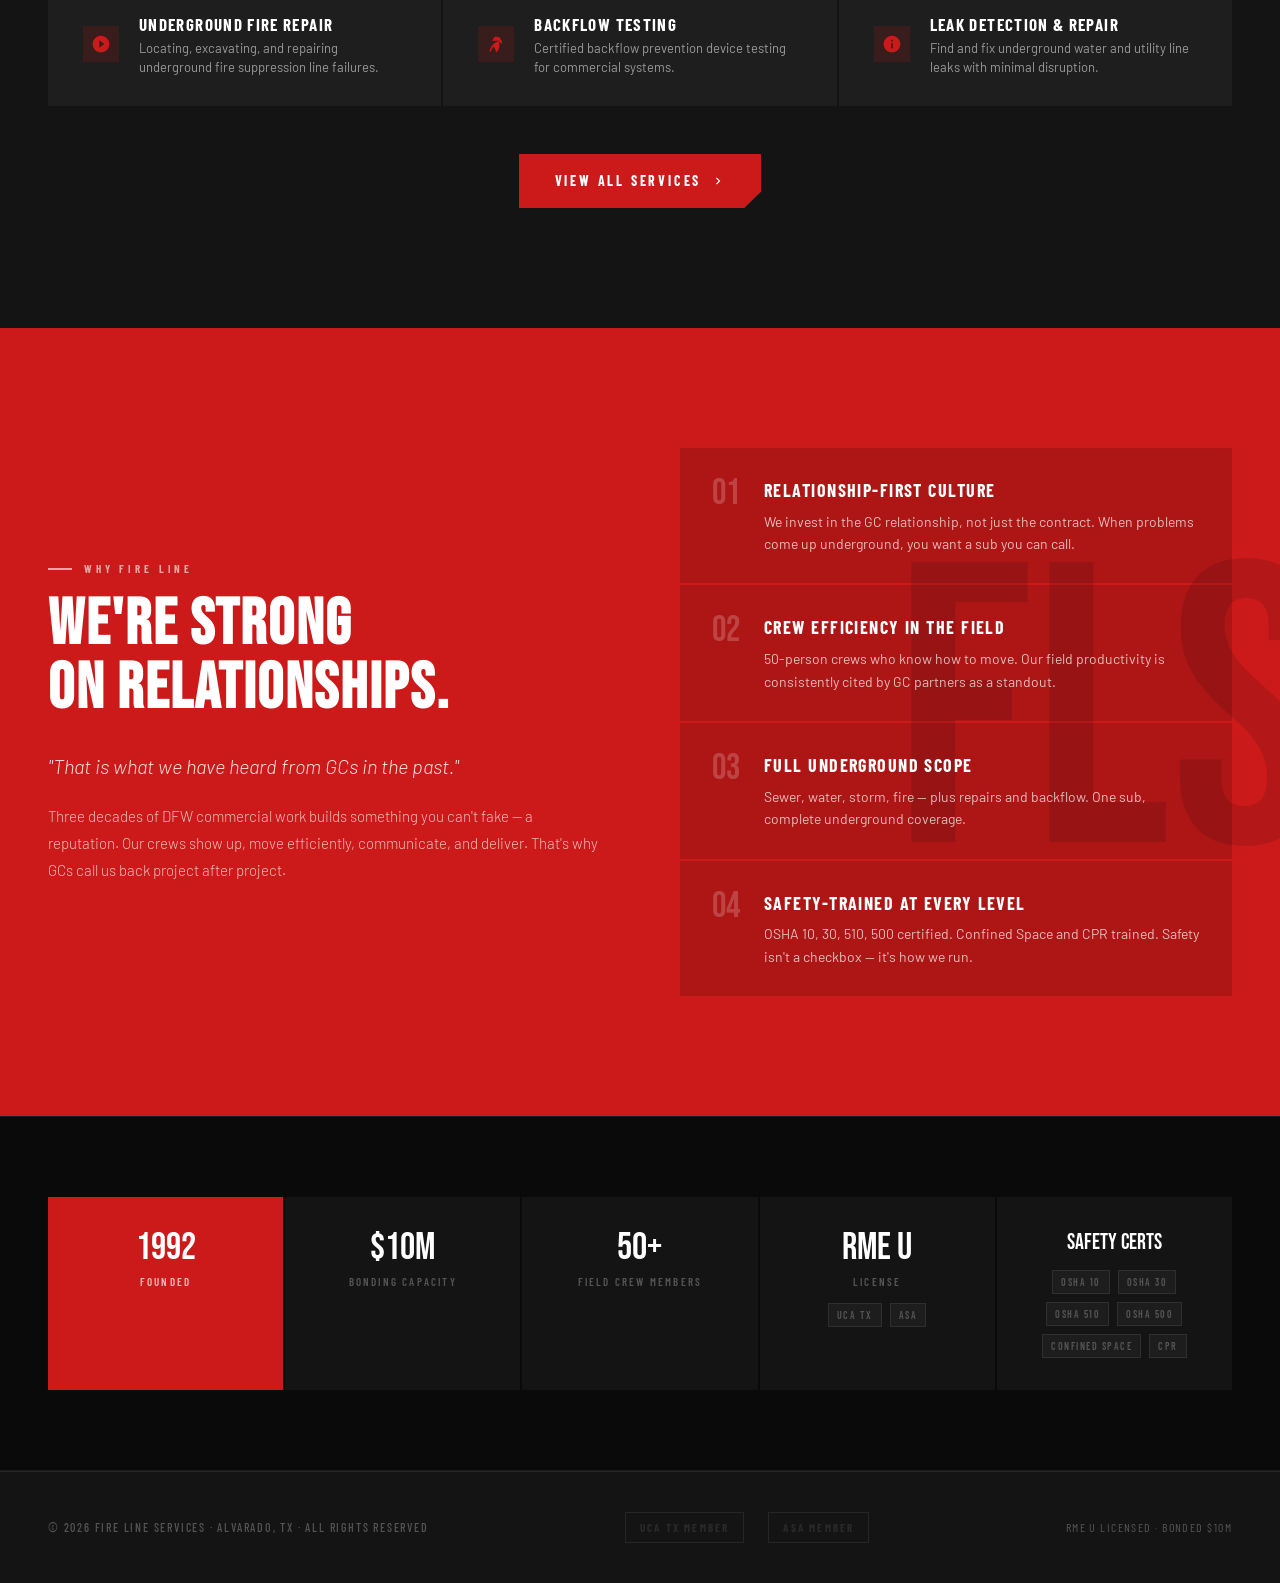
==== commit cfe8628b: "Add Open Graph and Twitter Card meta tags with FL2.png share image Co-Authored-By: Claude Sonnet 4.6" ====
--- a/index.html
+++ b/index.html
@@ -5,6 +5,13 @@
   <meta name="viewport" content="width=device-width, initial-scale=1.0">
   <title>Fire Line Services | Underground Utilities | DFW</title>
   <meta name="description" content="Fire Line Services — DFW's trusted underground utility subcontractor since 1992. Sewer, water, storm, and fire line installation for commercial construction.">
+  <meta property="og:title" content="Fire Line Services | Underground Utilities | DFW">
+  <meta property="og:description" content="DFW's trusted underground utility subcontractor since 1992. Sewer, water, storm, and fire line installation for commercial construction.">
+  <meta property="og:image" content="https://fire-line-services.netlify.app/Images/FL2.png">
+  <meta property="og:url" content="https://fire-line-services.netlify.app">
+  <meta property="og:type" content="website">
+  <meta name="twitter:card" content="summary_large_image">
+  <meta name="twitter:image" content="https://fire-line-services.netlify.app/Images/FL2.png">
   <link rel="preconnect" href="https://fonts.googleapis.com">
   <link rel="preconnect" href="https://fonts.gstatic.com" crossorigin>
   <link href="https://fonts.googleapis.com/css2?family=Bebas+Neue&family=Barlow:ital,wght@0,300;0,400;0,500;0,600;0,700;1,300;1,400&family=Barlow+Condensed:wght@400;500;600;700;800&display=swap" rel="stylesheet">
--- a/CSS/styles.css
+++ b/CSS/styles.css
@@ -472,16 +472,15 @@
   letter-spacing: 0.25em;
   text-transform: uppercase;
   color: rgba(255,255,255,0.9);
-  padding: 0 48px;
   display: inline-flex;
   align-items: center;
-  gap: 24px;
 }
 
 .ticker-item::after {
   content: '//';
   color: rgba(255,255,255,0.4);
   font-size: 16px;
+  margin: 0 32px;
 }
 
 @keyframes ticker {
@@ -1020,9 +1019,14 @@
 }
 
 .market-icon {
-  font-size: 28px;
+  width: 36px;
+  height: 36px;
+  min-width: 36px;
+  min-height: 36px;
   margin-bottom: 16px;
   display: block;
+  color: var(--red);
+  fill: var(--red);
 }
 
 .market-name {
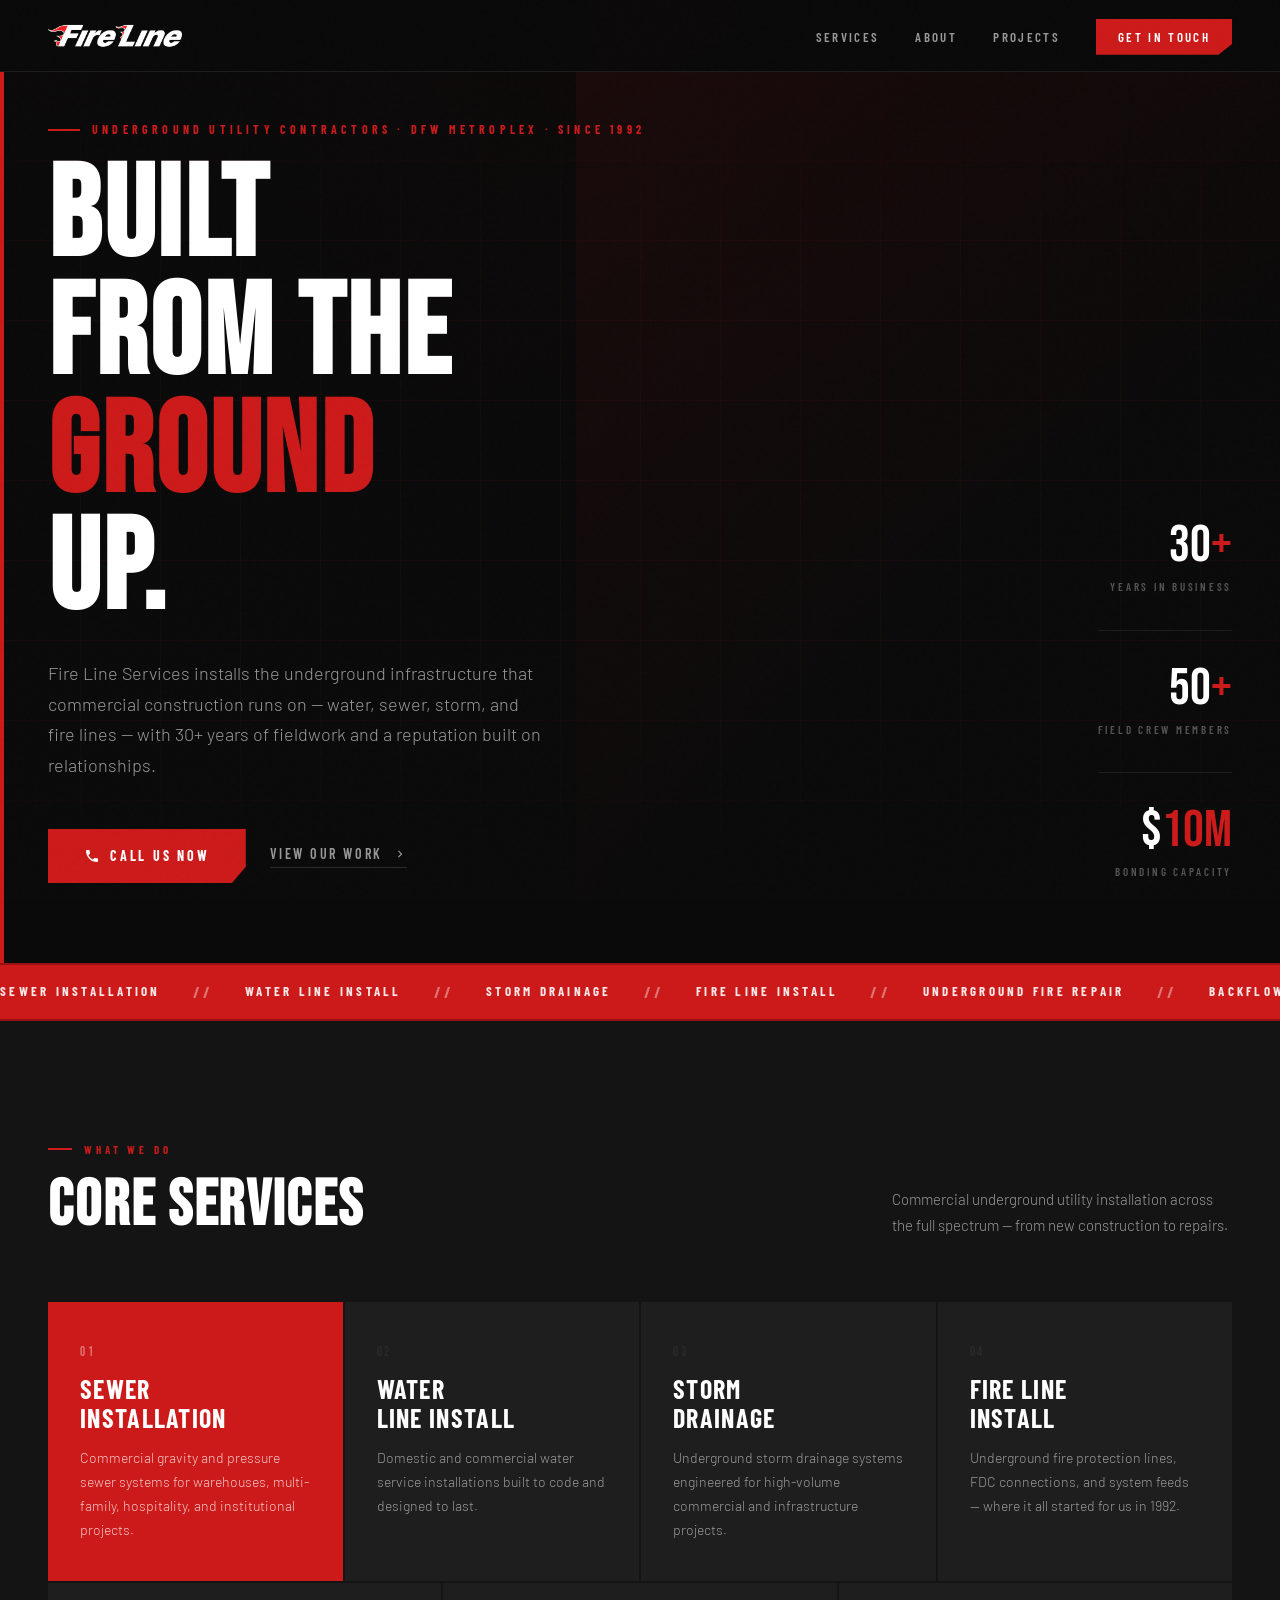
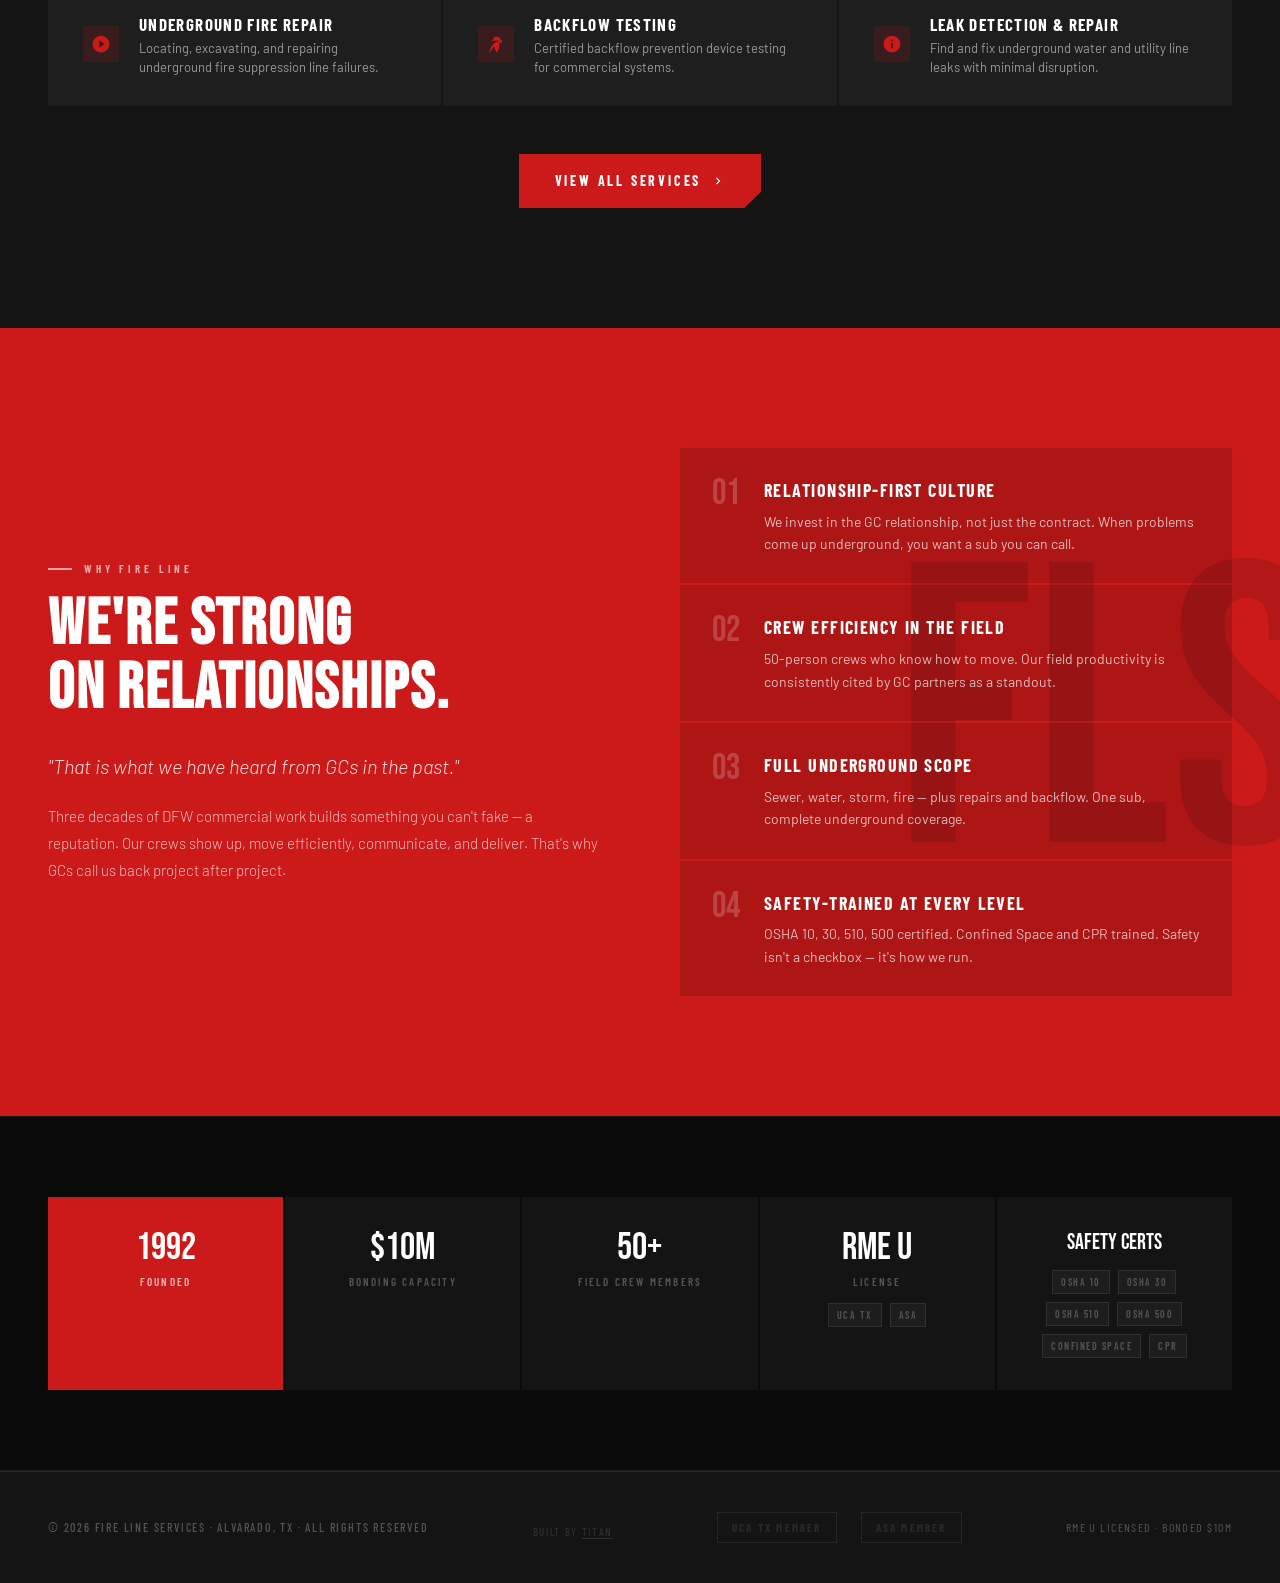
==== commit 96fd41cb: "Add Built by TITAN credit to footer Co-Authored-By: Claude Sonnet 4.6 <noreply@anthropic.com>" ====
--- a/index.html
+++ b/index.html
@@ -7,11 +7,11 @@
   <meta name="description" content="Fire Line Services — DFW's trusted underground utility subcontractor since 1992. Sewer, water, storm, and fire line installation for commercial construction.">
   <meta property="og:title" content="Fire Line Services | Underground Utilities | DFW">
   <meta property="og:description" content="DFW's trusted underground utility subcontractor since 1992. Sewer, water, storm, and fire line installation for commercial construction.">
-  <meta property="og:image" content="https://fire-line-services.netlify.app/Images/FL2.png">
-  <meta property="og:url" content="https://fire-line-services.netlify.app">
+  <meta property="og:image" content="https://firelineservices.com/Images/FL1.png">
+  <meta property="og:url" content="https://firelineservices.com">
   <meta property="og:type" content="website">
   <meta name="twitter:card" content="summary_large_image">
-  <meta name="twitter:image" content="https://fire-line-services.netlify.app/Images/FL2.png">
+  <meta name="twitter:image" content="https://firelineservices.com/Images/FL1.png">
   <link rel="preconnect" href="https://fonts.googleapis.com">
   <link rel="preconnect" href="https://fonts.gstatic.com" crossorigin>
   <link href="https://fonts.googleapis.com/css2?family=Bebas+Neue&family=Barlow:ital,wght@0,300;0,400;0,500;0,600;0,700;1,300;1,400&family=Barlow+Condensed:wght@400;500;600;700;800&display=swap" rel="stylesheet">
@@ -279,6 +279,7 @@
 <!-- ── FOOTER ── -->
 <footer>
   <div class="footer-copy">© 2026 Fire Line Services · Alvarado, TX · All Rights Reserved</div>
+  <div class="footer-copy" style="margin-top:8px; font-size:11px; opacity:0.4;">Built by <a href="https://growwithtitan.com" target="_blank" style="color:inherit; text-decoration:none; border-bottom:1px solid rgba(255,255,255,0.3);">TITAN</a></div>
   <div class="footer-assoc">
     <span class="assoc-badge">UCA TX Member</span>
     <span class="assoc-badge">ASA Member</span>
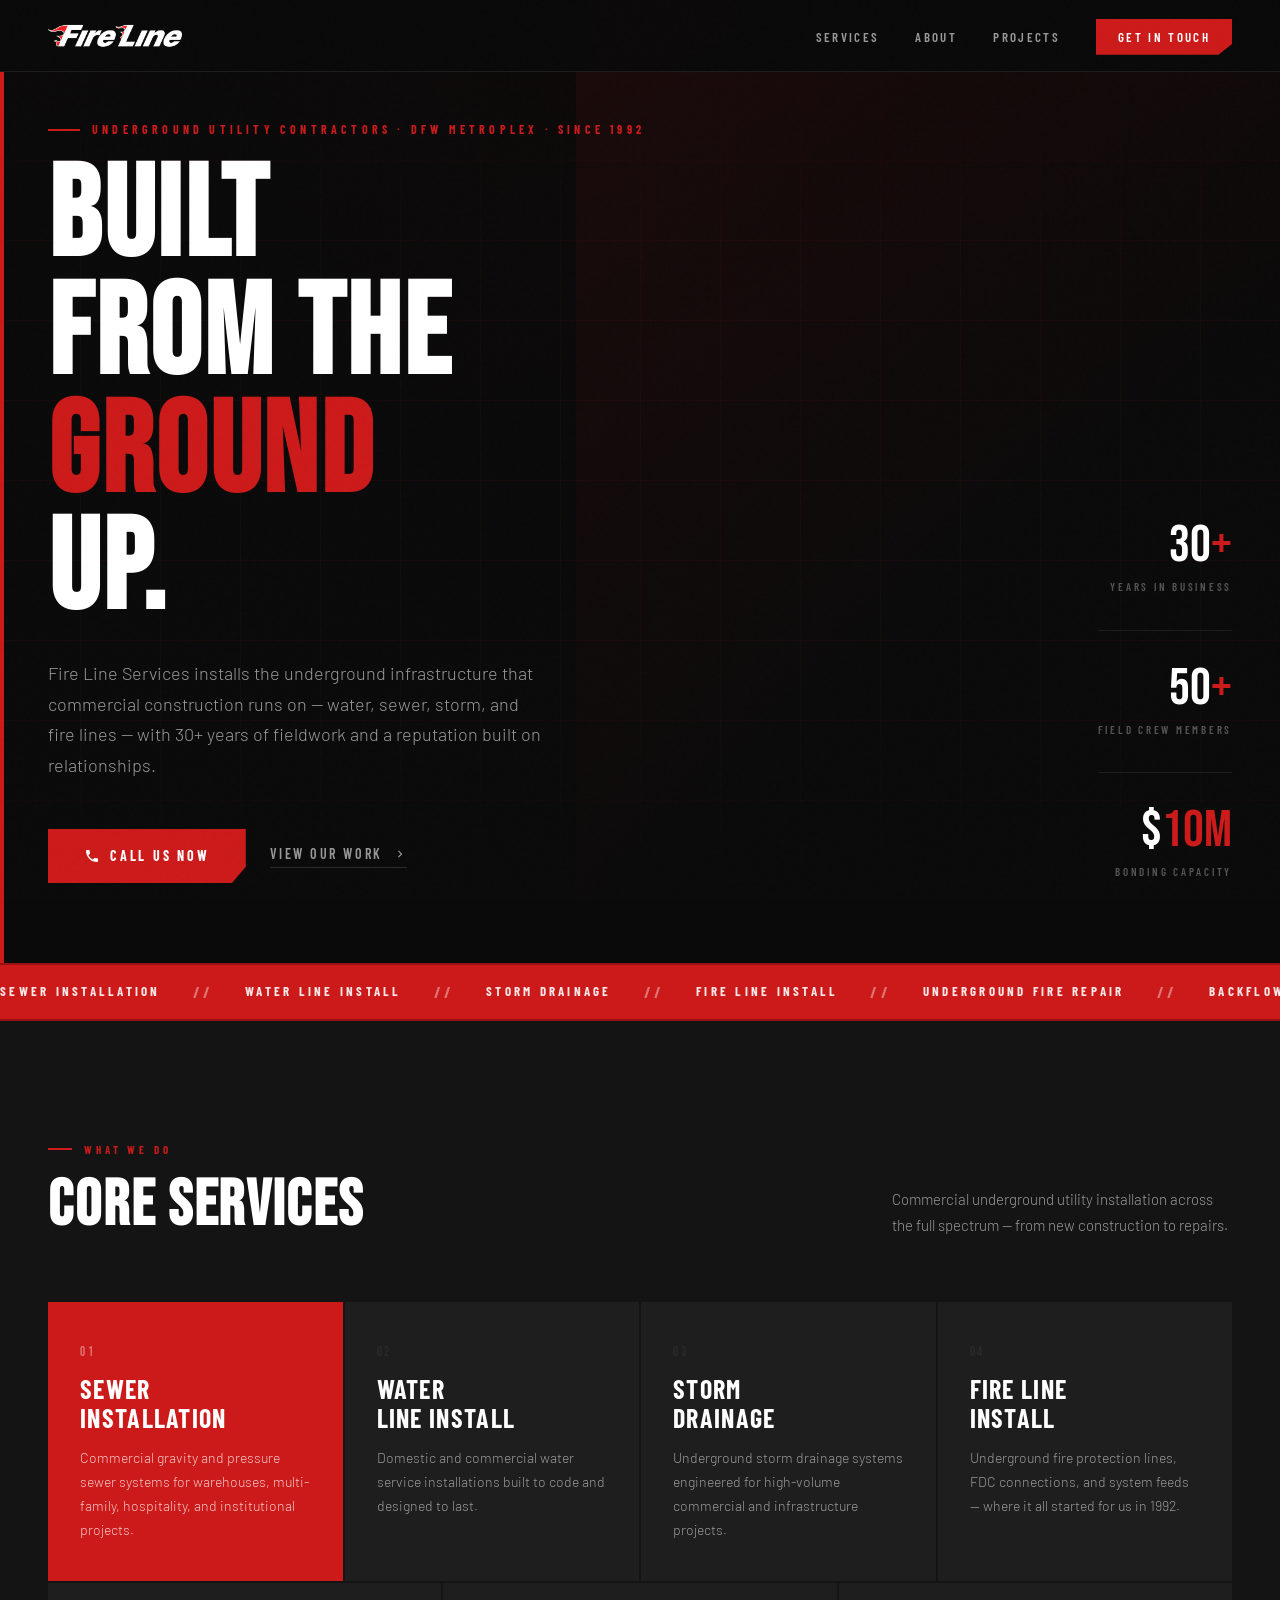
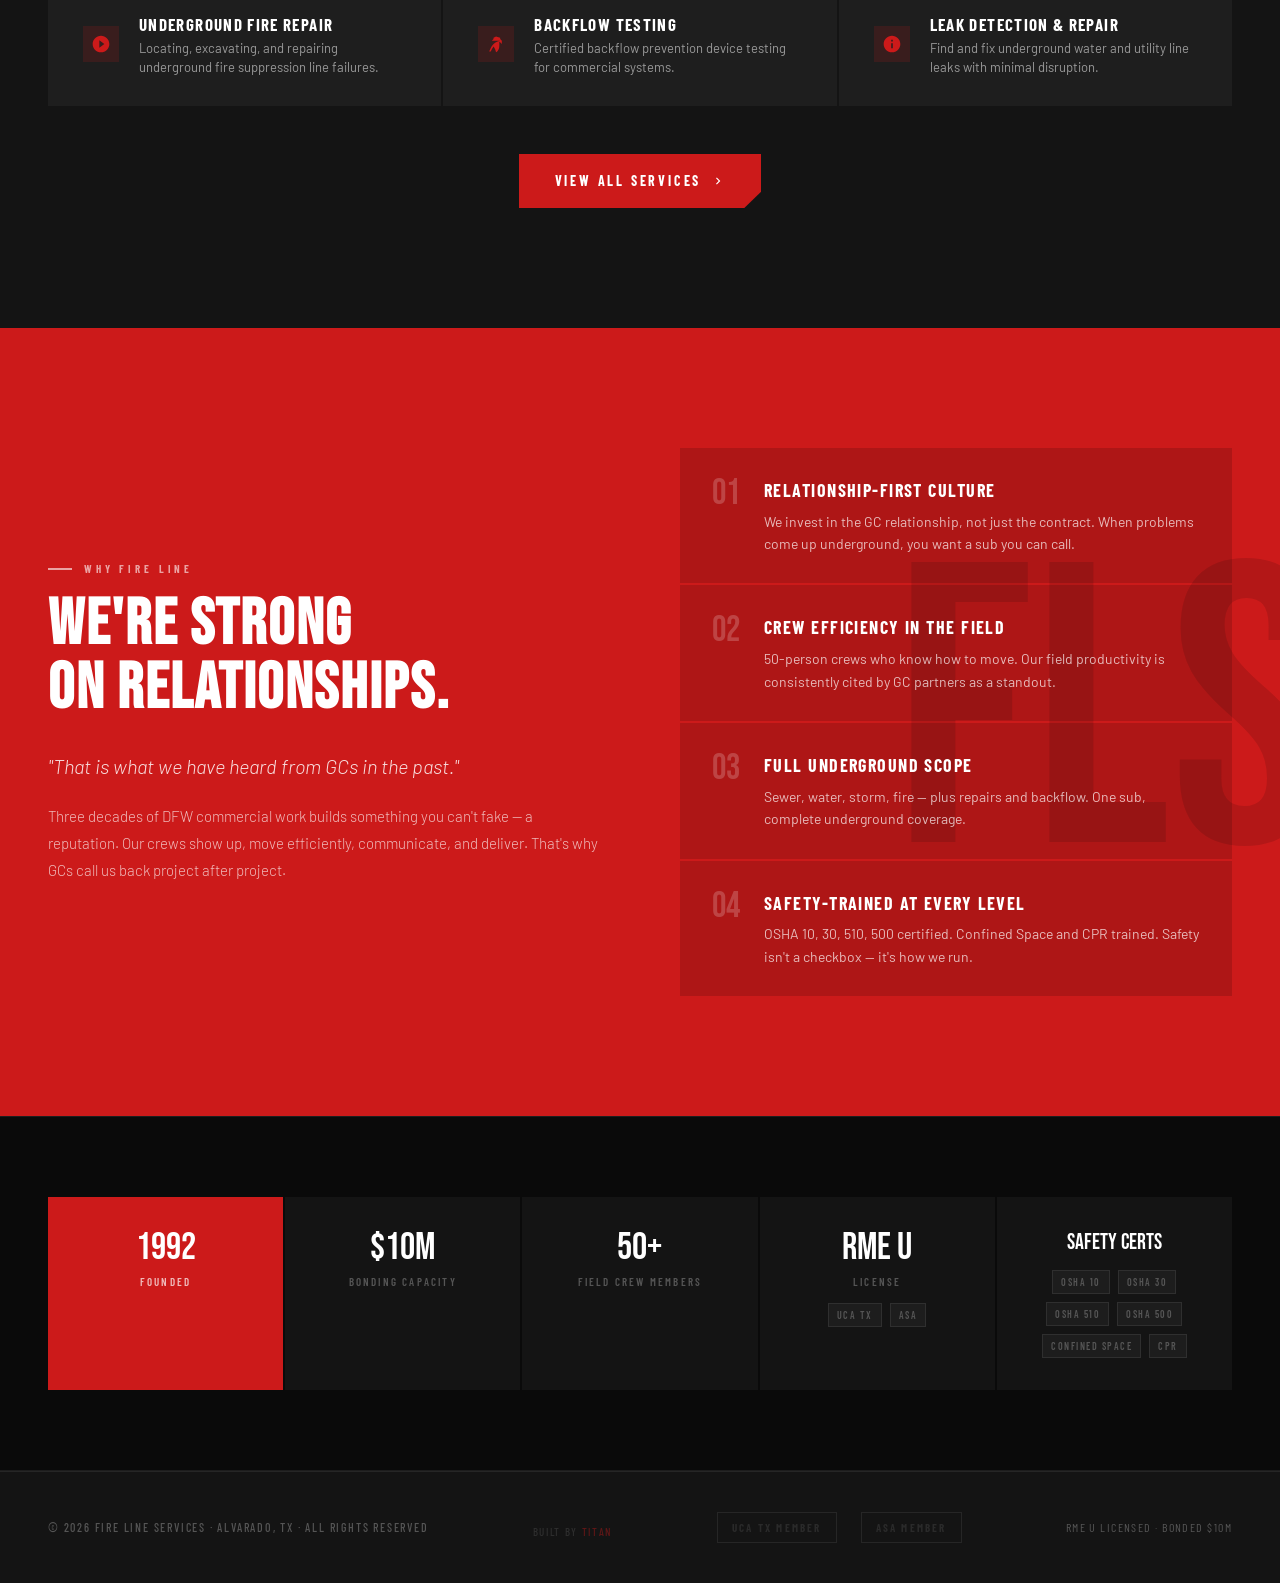
==== commit fdbf1eab: "Set TITAN footer link color to brand red Co-Authored-By: Claude Sonnet 4.6 <noreply@anthropic.com>" ====
--- a/index.html
+++ b/index.html
@@ -279,7 +279,7 @@
 <!-- ── FOOTER ── -->
 <footer>
   <div class="footer-copy">© 2026 Fire Line Services · Alvarado, TX · All Rights Reserved</div>
-  <div class="footer-copy" style="margin-top:8px; font-size:11px; opacity:0.4;">Built by <a href="https://growwithtitan.com" target="_blank" style="color:inherit; text-decoration:none; border-bottom:1px solid rgba(255,255,255,0.3);">TITAN</a></div>
+  <div class="footer-copy" style="margin-top:8px; font-size:11px; opacity:0.4;">Built by <a href="https://growwithtitan.com" target="_blank" style="color:#CC1A1A; text-decoration:none;">TITAN</a></div>
   <div class="footer-assoc">
     <span class="assoc-badge">UCA TX Member</span>
     <span class="assoc-badge">ASA Member</span>
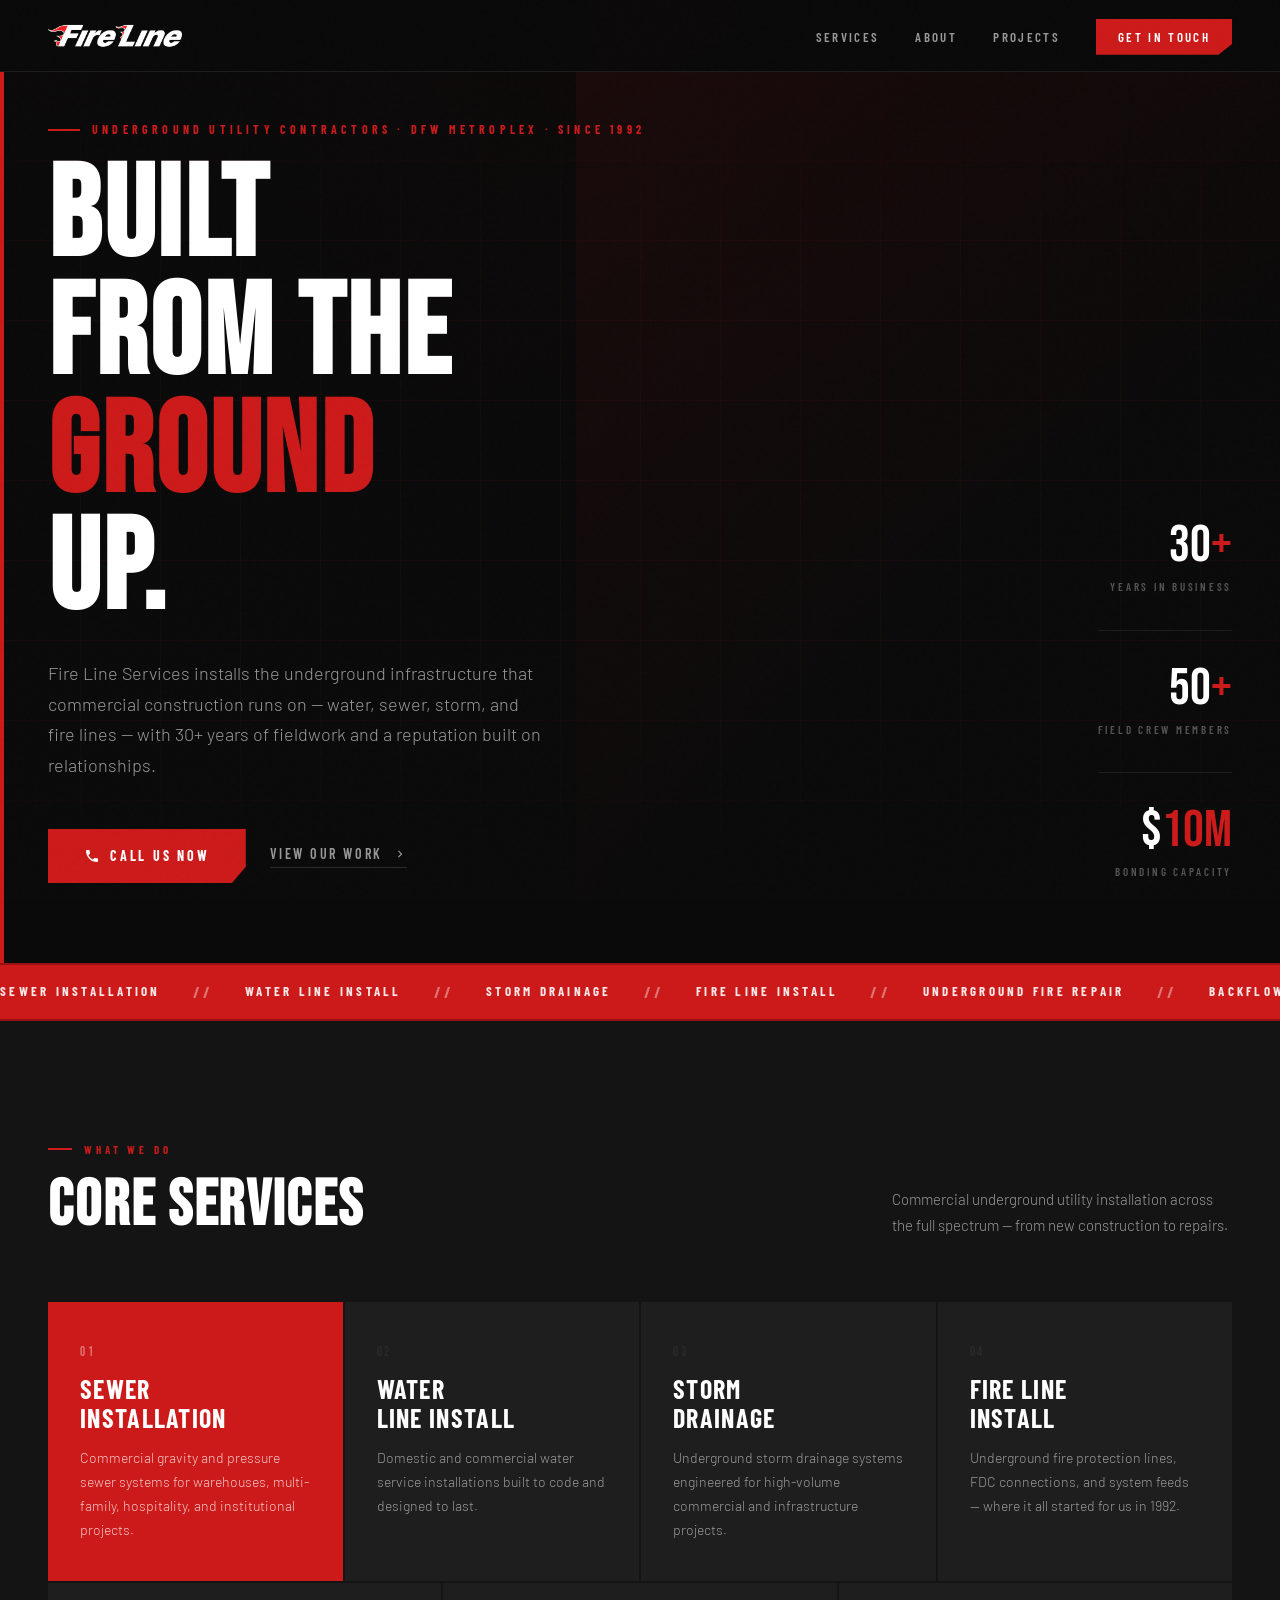
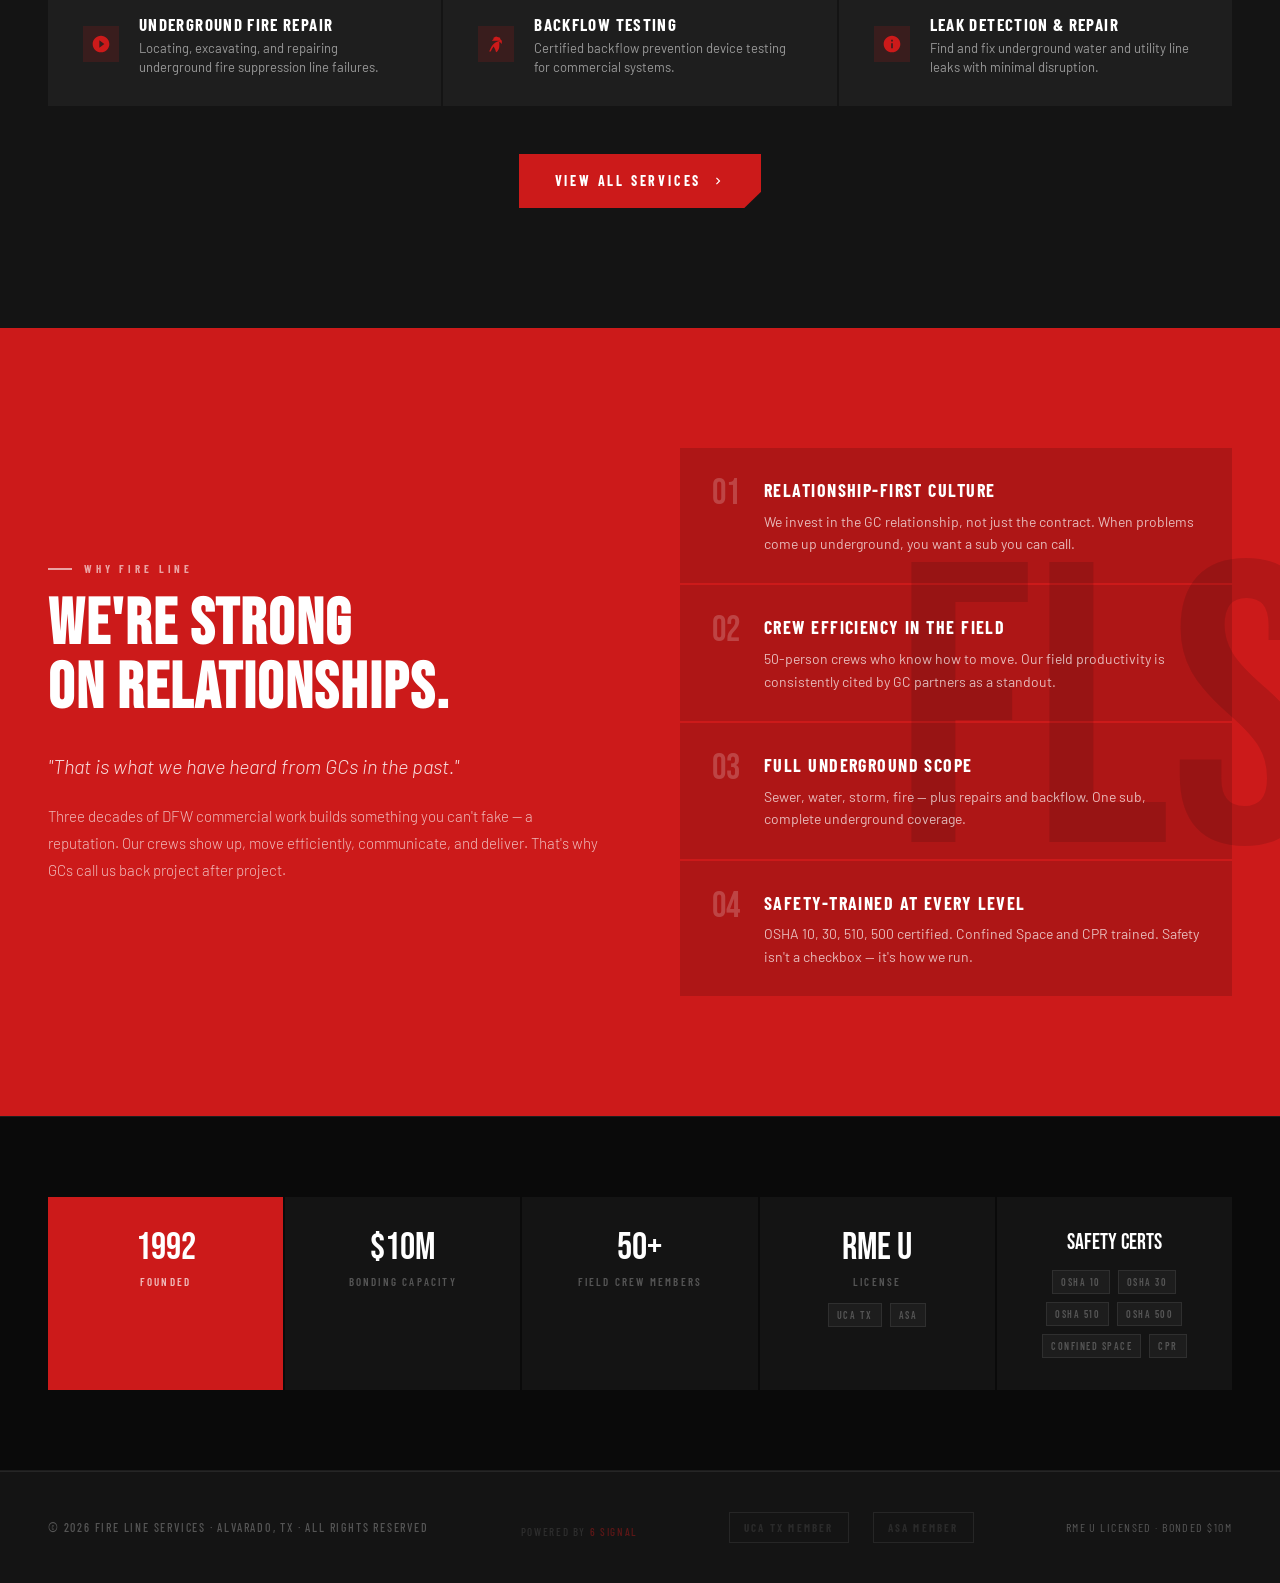
==== commit d37baed6: "Rebrand build credit: Titan AI → Powered by 6 SIGNAL Footer/README/comment attribution now points at" ====
--- a/index.html
+++ b/index.html
@@ -279,7 +279,7 @@
 <!-- ── FOOTER ── -->
 <footer>
   <div class="footer-copy">© 2026 Fire Line Services · Alvarado, TX · All Rights Reserved</div>
-  <div class="footer-copy" style="margin-top:8px; font-size:11px; opacity:0.4;">Built by <a href="https://growwithtitan.com" target="_blank" style="color:#CC1A1A; text-decoration:none;">TITAN</a></div>
+  <div class="footer-copy" style="margin-top:8px; font-size:11px; opacity:0.4;">Powered by <a href="https://6signal.co/" target="_blank" rel="noopener" style="color:#CC1A1A; text-decoration:none;">6 SIGNAL</a></div>
   <div class="footer-assoc">
     <span class="assoc-badge">UCA TX Member</span>
     <span class="assoc-badge">ASA Member</span>
--- a/CSS/styles.css
+++ b/CSS/styles.css
@@ -1,6 +1,6 @@
 /* ============================================================
    Fire Line Services — Main Stylesheet
-   Author: Titan AI / Matt Vincent Walker
+   Author: 6 SIGNAL (https://6signal.co/) / Matt Vincent Walker
    ============================================================ */
 
 /* ── CSS VARIABLES ── */
